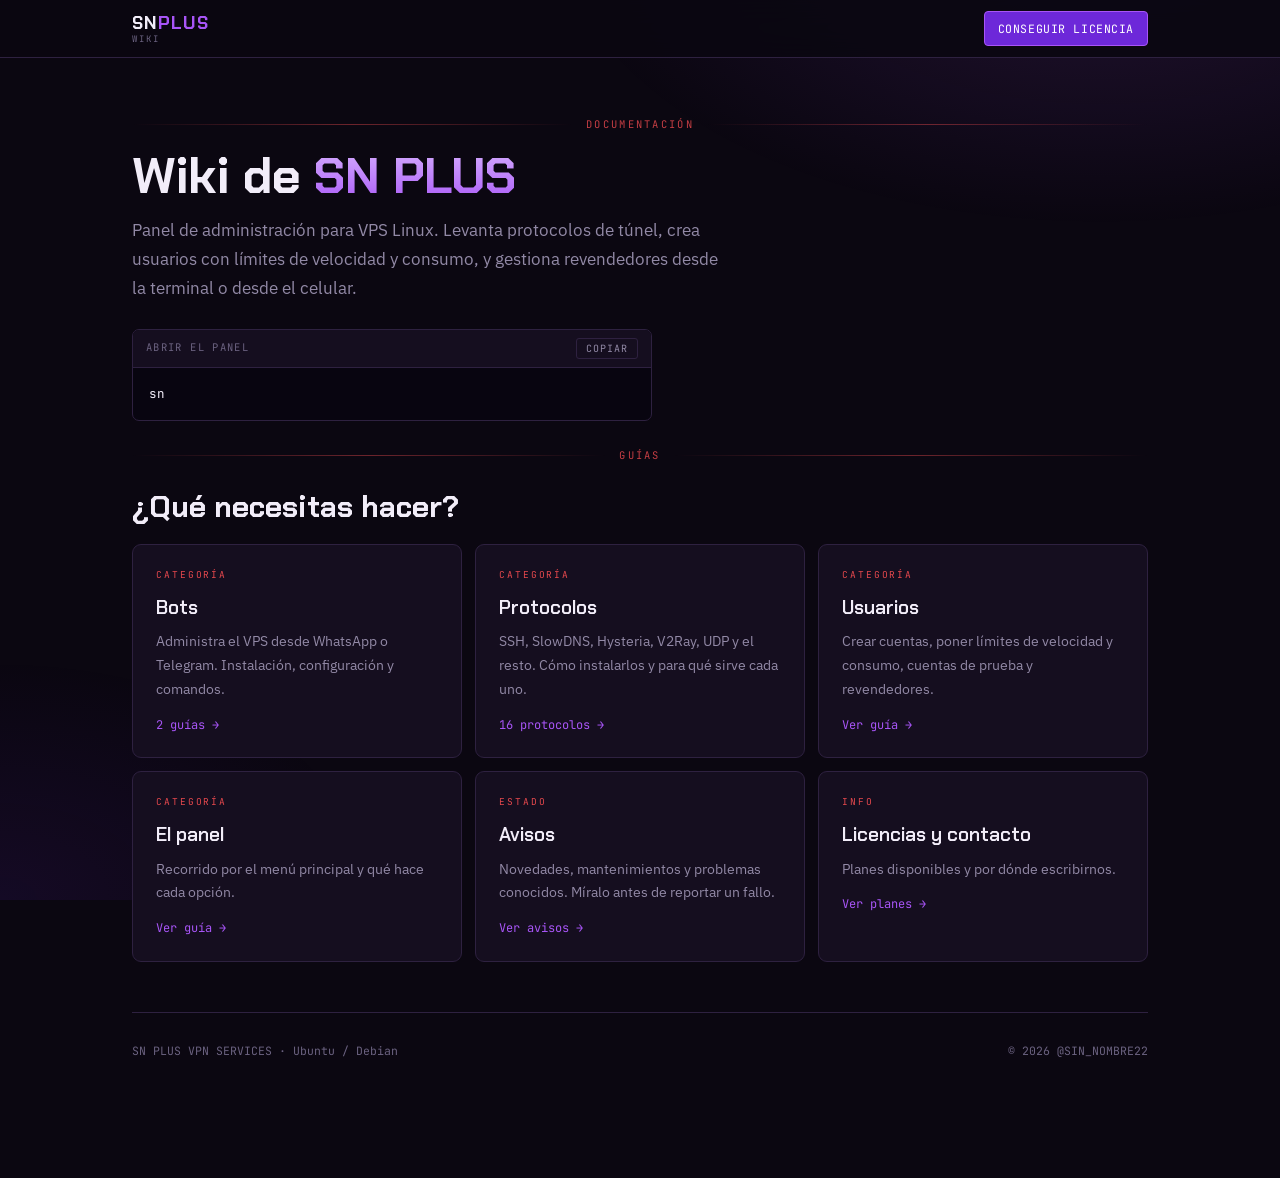
==== index.html @ 51cdb6d8 "Update SinNombre PLUS v4.3 - Public Release [Binarios + Web]" ====
<!DOCTYPE html>
<html lang="es">
<head>
<meta charset="UTF-8">
<meta name="viewport" content="width=device-width, initial-scale=1.0">
<title>SN PLUS — Wiki</title>
<meta name="description" content="Guías de SN PLUS: bots de WhatsApp y Telegram, protocolos, usuarios y panel.">
<meta property="og:title" content="SN PLUS — Wiki">
<meta property="og:description" content="Guías paso a paso del panel SN PLUS.">
<meta property="og:type" content="website">
<link rel="preconnect" href="https://fonts.googleapis.com">
<link rel="preconnect" href="https://fonts.gstatic.com" crossorigin>
<link href="https://fonts.googleapis.com/css2?family=Chakra+Petch:wght@600;700&family=IBM+Plex+Sans:wght@400;500;600&family=JetBrains+Mono:wght@400;500;700&display=swap" rel="stylesheet">
<style>
:root{
  --void:#0B0711; --panel:#150E1F; --panel-2:#1D1429; --edge:#2E2140;
  --violet:#A855F7; --violet-hi:#D8B4FE; --violet-dim:#6D28D9;
  --red:#E5484D; --yellow:#F5C518; --cyan:#22D3EE; --green:#3DD68C;
  --ink:#F2EDF9; --ash:#9289A6; --ash-2:#6B6280;
  --display:'Chakra Petch',system-ui,sans-serif;
  --body:'IBM Plex Sans',system-ui,sans-serif;
  --mono:'JetBrains Mono',ui-monospace,monospace;
  --bar:58px;
}
*{box-sizing:border-box;margin:0;padding:0}
body{
  background:var(--void);color:var(--ink);font-family:var(--body);
  font-size:16px;line-height:1.7;-webkit-font-smoothing:antialiased;overflow-x:hidden;
}
body::before{
  content:'';position:fixed;inset:0;pointer-events:none;z-index:0;
  background:radial-gradient(880px 480px at 86% -8%,rgba(168,85,247,.15),transparent 62%),
             radial-gradient(640px 400px at 0% 100%,rgba(109,40,217,.10),transparent 60%);
}
a{color:var(--violet-hi);text-decoration:none}
a:hover{text-decoration:underline}
:focus-visible{outline:2px solid var(--yellow);outline-offset:3px;border-radius:4px}

/* ═══ BARRA ═══ */
.top{position:sticky;top:0;z-index:60;height:var(--bar);
  background:rgba(11,7,17,.9);backdrop-filter:blur(14px);border-bottom:1px solid var(--edge)}
.top-in{max-width:1060px;margin:0 auto;padding:0 22px;height:100%;
  display:flex;align-items:center;justify-content:space-between;gap:16px}
.brand{font-family:var(--display);font-weight:700;font-size:18px;letter-spacing:.06em;
  line-height:1.15;color:var(--ink)}
.brand:hover{text-decoration:none}
.brand em{font-style:normal;color:var(--violet)}
.brand small{display:block;font-family:var(--mono);font-size:9px;letter-spacing:.24em;
  color:var(--ash-2);font-weight:400}
.tl{font-family:var(--mono);font-size:11.5px;letter-spacing:.05em;padding:7px 13px;
  border:1px solid var(--violet);border-radius:4px;background:var(--violet-dim);color:#fff;transition:all .18s}
.tl:hover{background:var(--violet);text-decoration:none}

.wrap{max-width:1060px;margin:0 auto;padding:0 22px;position:relative;z-index:1}

/* ═══ MIGAS ═══ */
.crumb{display:flex;align-items:center;gap:9px;flex-wrap:wrap;
  font-family:var(--mono);font-size:11.5px;letter-spacing:.06em;
  color:var(--ash-2);padding:22px 0 0}
.crumb a{color:var(--ash)}
.crumb .sep{color:var(--red);opacity:.6}
.crumb .now{color:var(--violet-hi)}

/* ═══ VISTAS ═══ */
.view{display:none;padding:10px 0 90px}
.view.on{display:block;animation:fade .3s ease}
@keyframes fade{from{opacity:0;transform:translateY(9px)}to{opacity:1;transform:none}}

.rule{display:flex;align-items:center;gap:13px;font-family:var(--mono);
  font-size:10.5px;letter-spacing:.22em;color:var(--red);margin:26px 0 0}
.rule::before,.rule::after{content:'';height:1px;flex:1;
  background:linear-gradient(90deg,transparent,var(--red),transparent);opacity:.45}
.rule span{white-space:nowrap;opacity:.85}

h1{font-family:var(--display);font-weight:700;font-size:clamp(32px,5.2vw,50px);
  line-height:1.04;letter-spacing:-.01em;margin:16px 0 14px}
h1 .glow{background:linear-gradient(180deg,var(--violet-hi),var(--violet));
  -webkit-background-clip:text;background-clip:text;color:transparent}
h2{font-family:var(--display);font-weight:700;font-size:clamp(22px,3.2vw,30px);margin:38px 0 12px}
h3{font-family:var(--display);font-weight:600;font-size:18px;margin:28px 0 9px}
p{color:var(--ash);margin-bottom:14px;max-width:70ch}
p strong,li strong{color:var(--ink);font-weight:600}
.lead{font-size:17px;max-width:60ch;margin-bottom:26px}

ul{margin:0 0 16px;padding:0;list-style:none;max-width:70ch}
li{color:var(--ash);margin-bottom:8px;padding-left:22px;position:relative}
li::before{content:'▸';position:absolute;left:2px;color:var(--violet)}

code{font-family:var(--mono);font-size:.885em;color:var(--yellow);
  background:rgba(245,197,24,.08);padding:2px 6px;border-radius:3px}

/* ═══ TARJETAS DE NAVEGACIÓN ═══ */
.cards{display:grid;grid-template-columns:repeat(auto-fill,minmax(268px,1fr));gap:13px;margin-bottom:8px}
.card{display:block;background:var(--panel);border:1px solid var(--edge);border-radius:9px;
  padding:22px 23px;color:var(--ink);transition:all .2s}
.card:hover{border-color:var(--violet);background:var(--panel-2);
  transform:translateY(-2px);text-decoration:none}
.card .k{font-family:var(--mono);font-size:9.5px;letter-spacing:.2em;color:var(--red);display:block;margin-bottom:9px}
.card h3{font-family:var(--display);font-size:19px;font-weight:600;margin:0 0 6px}
.card p{font-size:14px;margin:0;color:var(--ash)}
.card .go{font-family:var(--mono);font-size:12px;color:var(--violet);display:block;margin-top:13px}
.card.wa:hover{border-color:var(--green)}
.card.wa .k{color:var(--green)}
.card.tg:hover{border-color:var(--cyan)}
.card.tg .k{color:var(--cyan)}

/* ═══ BLOQUE TERMINAL ═══ */
.blk{background:#080510;border:1px solid var(--edge);border-radius:7px;margin:0 0 18px;overflow:hidden}
.blk-h{display:flex;align-items:center;justify-content:space-between;gap:12px;
  padding:8px 13px;background:var(--panel);border-bottom:1px solid var(--edge);
  font-family:var(--mono);font-size:10.5px;letter-spacing:.13em;color:var(--ash-2)}
.cp{background:transparent;border:1px solid var(--edge);color:var(--ash);
  font-family:var(--mono);font-size:10px;letter-spacing:.1em;padding:3px 9px;
  border-radius:3px;cursor:pointer;transition:all .16s}
.cp:hover,.cp.ok{color:var(--green);border-color:var(--green)}
.blk pre{font-family:var(--mono);font-size:12.5px;line-height:1.8;
  padding:15px 16px;overflow-x:auto;color:var(--ink);white-space:pre}
.blk .c{color:var(--cyan)} .blk .y{color:var(--yellow)}
.blk .r{color:var(--red)}  .blk .g{color:var(--green)}
.blk .d{color:var(--ash-2)} .blk .w{color:#fff;font-weight:700}

/* ═══ CALLOUTS ═══ */
.box{padding:16px 20px;border-radius:7px;margin:0 0 18px;background:var(--panel);
  border:1px solid var(--edge);font-size:14.5px;color:var(--ash);max-width:74ch}
.box strong{color:var(--ink)}
.box .t{font-family:var(--display);font-size:14px;font-weight:600;display:block;margin-bottom:5px}
.box.tip{border-left:3px solid var(--cyan)} .box.tip .t{color:var(--cyan)}
.box.warn{border-left:3px solid var(--yellow);background:rgba(245,197,24,.045)} .box.warn .t{color:var(--yellow)}
.box.stop{border-left:3px solid var(--red);background:rgba(229,72,77,.045)} .box.stop .t{color:var(--red)}

/* ═══ PASOS ═══ */
.steps{border:1px solid var(--edge);border-radius:8px;overflow:hidden;margin-bottom:20px}
.stp{display:grid;grid-template-columns:54px 1fr;gap:16px;padding:19px 21px;
  background:var(--panel);border-bottom:1px solid var(--edge)}
.stp:last-child{border-bottom:none}
.stp-n{font-family:var(--mono);font-size:14px;font-weight:700;color:var(--red)}
.stp-n i{font-style:normal;color:var(--yellow)}
.stp h4{font-family:var(--display);font-size:16.5px;font-weight:600;margin-bottom:5px}
.stp p{font-size:14px;margin-bottom:9px}
.stp p:last-child,.stp .blk:last-child{margin-bottom:0}
@media(max-width:560px){.stp{grid-template-columns:36px 1fr;gap:11px;padding:16px}}

/* ═══ TABLA ═══ */
.tbl{border:1px solid var(--edge);border-radius:8px;overflow:hidden;background:var(--panel);margin-bottom:18px}
.tr{display:grid;grid-template-columns:172px 1fr 96px;gap:16px;padding:12px 19px;
  border-bottom:1px solid var(--edge);align-items:center}
.tr:last-child{border-bottom:none}
.tr.h{background:var(--panel-2);font-family:var(--mono);font-size:10px;letter-spacing:.17em;color:var(--ash-2)}
.tr code{font-size:13px} .tr p{font-size:13.5px;margin:0}
.role{font-family:var(--mono);font-size:9.5px;letter-spacing:.1em;padding:3px 8px;
  border-radius:3px;justify-self:start;white-space:nowrap}
.role.all{background:rgba(34,211,238,.11);color:var(--cyan)}
.role.adm{background:rgba(245,197,24,.11);color:var(--yellow)}
@media(max-width:720px){.tr{grid-template-columns:1fr;gap:5px;padding:14px 16px}.tr.h{display:none}}

/* ═══ AVISOS ═══ */
.avisos{display:grid;gap:11px}
.av{display:grid;grid-template-columns:92px 1fr;gap:18px;background:var(--panel);
  border:1px solid var(--edge);border-radius:7px;padding:17px 20px}
.av-d{font-family:var(--mono);font-size:11px;color:var(--ash-2);letter-spacing:.06em;padding-top:3px}
.av h4{font-family:var(--display);font-size:16px;font-weight:600;margin-bottom:4px}
.av p{font-size:14px;margin:0}
.av.new{border-color:rgba(61,214,140,.32)} .av.new h4{color:var(--green)}
.av.hot{border-color:rgba(245,197,24,.34)} .av.hot h4{color:var(--yellow)}
@media(max-width:560px){.av{grid-template-columns:1fr;gap:5px}}

/* ═══ PROTOCOLOS ═══ */
.protos{display:grid;grid-template-columns:repeat(auto-fill,minmax(246px,1fr));gap:11px}
.proto{background:var(--panel);border:1px solid var(--edge);border-radius:7px;padding:16px 18px}
.proto-t{display:flex;align-items:baseline;justify-content:space-between;gap:9px;margin-bottom:6px}
.proto h4{font-family:var(--mono);font-size:14px;font-weight:700;color:var(--ink)}
.tag{font-family:var(--mono);font-size:9px;letter-spacing:.13em;padding:3px 7px;
  border-radius:3px;border:1px solid var(--edge);color:var(--ash-2)}
.proto p{font-size:13.5px;line-height:1.55;margin:0}
a.proto{color:var(--ink);transition:all .18s;display:block}
a.proto:hover{border-color:var(--violet);background:var(--panel-2);text-decoration:none}
a.proto .more{font-family:var(--mono);font-size:11px;color:var(--violet);display:block;margin-top:9px}

/* ═══ ROLES / PLANES / LINKS ═══ */
.roles{display:grid;grid-template-columns:repeat(auto-fit,minmax(224px,1fr));gap:12px;margin-bottom:18px}
.rl{background:var(--panel);border:1px solid var(--edge);border-radius:7px;padding:18px 20px}
.rl h4{font-family:var(--display);font-size:15.5px;font-weight:600;margin-bottom:7px}
.rl.a h4{color:var(--yellow)} .rl.b h4{color:var(--cyan)} .rl.c h4{color:var(--ash)}
.rl p{font-size:13.5px;margin:0}

.plans{display:grid;grid-template-columns:repeat(auto-fill,minmax(146px,1fr));gap:10px;margin-bottom:14px}
.plan{background:var(--panel);border:1px solid var(--edge);border-radius:7px;padding:16px 13px;text-align:center}
.plan.best{border-color:var(--violet);background:linear-gradient(180deg,rgba(168,85,247,.09),var(--panel))}
.plan .n{font-family:var(--mono);font-size:10px;letter-spacing:.15em;color:var(--ash-2);margin-bottom:6px}
.plan .v{font-family:var(--display);font-size:22px;font-weight:700;color:var(--ink)}
.plan .dd{font-family:var(--mono);font-size:11.5px;color:var(--violet-hi);margin-top:4px}

.links{display:grid;grid-template-columns:repeat(auto-fill,minmax(224px,1fr));gap:11px}
.lnk{display:flex;align-items:center;justify-content:space-between;gap:12px;background:var(--panel);
  border:1px solid var(--edge);border-radius:7px;padding:16px 19px;color:var(--ink);transition:all .18s}
.lnk:hover{border-color:var(--violet);background:var(--panel-2);text-decoration:none}
.lnk .l{font-family:var(--mono);font-size:9.5px;letter-spacing:.16em;color:var(--ash-2);display:block;margin-bottom:3px}
.lnk .v{font-size:14.5px;font-weight:600}
.lnk .ar{color:var(--violet);font-family:var(--mono)}

.next{display:flex;gap:11px;flex-wrap:wrap;margin-top:34px;padding-top:24px;border-top:1px solid var(--edge)}
.nx{font-family:var(--mono);font-size:12px;padding:10px 17px;border:1px solid var(--edge);
  border-radius:5px;color:var(--ash);transition:all .18s}
.nx:hover{color:var(--ink);border-color:var(--violet);text-decoration:none}

footer{border-top:1px solid var(--edge);padding:28px 0;font-family:var(--mono);
  font-size:11.5px;color:var(--ash-2);display:flex;flex-wrap:wrap;gap:12px;justify-content:space-between}

@media(prefers-reduced-motion:reduce){*{animation:none!important;transition:none!important}}
</style>
</head>
<body>

<header class="top">
  <div class="top-in">
    <a class="brand" href="#/">SN<em>PLUS</em><small>WIKI</small></a>
    <a class="tl" href="https://wa.me/5215629885039" target="_blank" rel="noopener">CONSEGUIR LICENCIA</a>
  </div>
</header>

<div class="wrap">
  <nav class="crumb" id="crumb" aria-label="Ruta"></nav>

  <!-- ═══════════════════════════════════════════════════
       PORTADA
       ═══════════════════════════════════════════════════ -->
  <section class="view" id="v-home" data-title="Inicio">
    <div class="rule"><span>DOCUMENTACIÓN</span></div>
    <h1>Wiki de <span class="glow">SN PLUS</span></h1>
    <p class="lead">
      Panel de administración para VPS Linux. Levanta protocolos de túnel,
      crea usuarios con límites de velocidad y consumo, y gestiona revendedores
      desde la terminal o desde el celular.
    </p>

    <div class="blk" style="max-width:520px">
      <div class="blk-h"><span>ABRIR EL PANEL</span><button class="cp">COPIAR</button></div>
      <pre>sn</pre>
    </div>

    <div class="rule"><span>GUÍAS</span></div>
    <h2 style="margin-top:16px">¿Qué necesitas hacer?</h2>

    <div class="cards">
      <a class="card" href="#/bots">
        <span class="k">CATEGORÍA</span>
        <h3>Bots</h3>
        <p>Administra el VPS desde WhatsApp o Telegram. Instalación, configuración y comandos.</p>
        <span class="go">2 guías →</span>
      </a>
      <a class="card" href="#/protocolos">
        <span class="k">CATEGORÍA</span>
        <h3>Protocolos</h3>
        <p>SSH, SlowDNS, Hysteria, V2Ray, UDP y el resto. Cómo instalarlos y para qué sirve cada uno.</p>
        <span class="go">16 protocolos →</span>
      </a>
      <a class="card" href="#/usuarios">
        <span class="k">CATEGORÍA</span>
        <h3>Usuarios</h3>
        <p>Crear cuentas, poner límites de velocidad y consumo, cuentas de prueba y revendedores.</p>
        <span class="go">Ver guía →</span>
      </a>
      <a class="card" href="#/panel">
        <span class="k">CATEGORÍA</span>
        <h3>El panel</h3>
        <p>Recorrido por el menú principal y qué hace cada opción.</p>
        <span class="go">Ver guía →</span>
      </a>
      <a class="card" href="#/avisos">
        <span class="k">ESTADO</span>
        <h3>Avisos</h3>
        <p>Novedades, mantenimientos y problemas conocidos. Míralo antes de reportar un fallo.</p>
        <span class="go">Ver avisos →</span>
      </a>
      <a class="card" href="#/licencias">
        <span class="k">INFO</span>
        <h3>Licencias y contacto</h3>
        <p>Planes disponibles y por dónde escribirnos.</p>
        <span class="go">Ver planes →</span>
      </a>
    </div>

    <footer style="margin-top:50px">
      <div>SN PLUS VPN SERVICES · Ubuntu / Debian</div>
      <div>© 2026 @SIN_NOMBRE22</div>
    </footer>
  </section>

  <!-- ═══════════════════════════════════════════════════
       CATEGORÍA · BOTS
       ═══════════════════════════════════════════════════ -->
  <section class="view" id="v-bots" data-title="Bots" data-parent="#/">
    <div class="rule"><span>CATEGORÍA</span></div>
    <h1>Bots</h1>
    <p class="lead">
      Los dos bots comparten la misma base de datos que el panel. Lo que creas
      por WhatsApp lo ves en Telegram y en el VPS.
    </p>

    <div class="cards">
      <a class="card wa" href="#/bots/whatsapp">
        <span class="k">GUÍA COMPLETA</span>
        <h3>Bot de WhatsApp</h3>
        <p>Menú numerado y comandos de texto. Se vincula con QR o con código de 8 dígitos.</p>
        <span class="go">Instalar, configurar y usar →</span>
      </a>
      <a class="card tg" href="#/bots/telegram">
        <span class="k">GUÍA COMPLETA</span>
        <h3>Bot de Telegram</h3>
        <p>Menú con botones. Necesitas crear tu bot con BotFather, se hace una vez.</p>
        <span class="go">Instalar, configurar y usar →</span>
      </a>
    </div>

    <h2>¿Cuál elijo?</h2>
    <p>
      Los dos hacen lo mismo. Telegram es más cómodo porque tiene botones y no
      tienes que escribir comandos. WhatsApp es más práctico si tus clientes ya
      te escriben ahí y quieres todo en una sola app.
    </p>
    <p>
      No tienes que elegir: puedes tener los dos corriendo a la vez sobre el
      mismo servidor.
    </p>

    <div class="box tip">
      <span class="t">Dónde están en el panel</span>
      Escribe <code>sn</code>, entra a <strong>BOTS</strong> y ahí verás los dos con su
      estado en vivo — si están activos y si tienen sesión.
    </div>
  </section>

  <!-- ═══════════════════════════════════════════════════
       GUÍA · BOT WHATSAPP
       ═══════════════════════════════════════════════════ -->
  <section class="view" id="v-bots-whatsapp" data-title="Bot de WhatsApp" data-parent="#/bots">
    <div class="rule"><span>GUÍA · BOTS</span></div>
    <h1>Bot de WhatsApp</h1>
    <p class="lead">
      De cero a bot corriendo. Unos 10 minutos, y casi todo es esperar a que descargue.
    </p>

    <div class="box warn">
      <span class="t">Usa un número secundario</span>
      WhatsApp no autoriza clientes no oficiales. Aunque el bot no envía spam, la
      cuenta queda vinculada a un dispositivo automatizado. No uses tu número personal.
    </div>

    <h2>Instalar</h2>
    <div class="steps">
      <div class="stp">
        <div class="stp-n">[<i>1</i>]</div>
        <div>
          <h4>Abre el panel</h4>
          <p>Conéctate al VPS como root:</p>
          <div class="blk">
            <div class="blk-h"><span>TERMINAL</span><button class="cp">COPIAR</button></div>
            <pre>sn</pre>
          </div>
        </div>
      </div>
      <div class="stp">
        <div class="stp-n">[<i>2</i>]</div>
        <div>
          <h4>BOTS → BOT WHATSAPP</h4>
          <p>Verás el estado <strong>NO INSTALADO</strong> y una sola opción disponible.</p>
        </div>
      </div>
      <div class="stp">
        <div class="stp-n">[<i>3</i>]</div>
        <div>
          <h4>Instalar bot de WhatsApp</h4>
          <p>Opción <code>1</code>. Instala Node.js, las dependencias del sistema y el motor. La primera vez tarda varios minutos — no lo interrumpas.</p>
        </div>
      </div>
    </div>

    <h2>Configurar</h2>
    <div class="steps">
      <div class="stp">
        <div class="stp-n">[<i>4</i>]</div>
        <div>
          <h4>Número administrador</h4>
          <p>Opción <code>1</code> → <strong>AGREGAR NÚMERO ADMIN</strong>. Con código de país y solo dígitos:</p>
          <div class="blk">
            <div class="blk-h"><span>FORMATO</span></div>
            <pre><span class="d">Correcto   →</span> <span class="g">521234567890</span>
<span class="d">Incorrecto →</span> <span class="r">+52 123 456 7890</span></pre>
          </div>
          <p>Puedes agregar varios. Todos reciben las alertas del bot.</p>
        </div>
      </div>
      <div class="stp">
        <div class="stp-n">[<i>5</i>]</div>
        <div>
          <h4>Prefijo de comandos (opcional)</h4>
          <p>Opción <code>2</code>. Define cuál se muestra en las ayudas. Los cuatro — <code>.</code> <code>/</code> <code>!</code> <code>#</code> — funcionan siempre.</p>
        </div>
      </div>
      <div class="stp">
        <div class="stp-n">[<i>6</i>]</div>
        <div>
          <h4>Vincular la sesión</h4>
          <p><strong>Opción 3 — QR:</strong> se dibuja en la terminal. En el teléfono del bot: WhatsApp → Dispositivos vinculados → Vincular dispositivo.</p>
          <p><strong>Opción 4 — Código:</strong> te pide el número del bot y devuelve un código de 8 dígitos. En el teléfono: Vincular con número de teléfono.</p>
        </div>
      </div>
      <div class="stp">
        <div class="stp-n">[<i>7</i>]</div>
        <div>
          <h4>Espera a que diga CONECTADO</h4>
          <p>Tras vincular, WhatsApp cierra la conexión una vez a propósito y el bot se reconecta solo para terminar el registro. Es normal.</p>
          <div class="blk">
            <div class="blk-h"><span>SALIDA ESPERADA</span></div>
            <pre>    Version WA Web: 2.3000.1044015310
    CODIGO DE VINCULACION: <span class="y">ABCD-EFGH</span>
    Reiniciando socket para completar el registro...
    <span class="g">CONECTADO.</span> Numero del bot: 521234567890
    Vinculacion completada correctamente.</pre>
          </div>
        </div>
      </div>
      <div class="stp">
        <div class="stp-n">[<i>8</i>]</div>
        <div>
          <h4>Iniciar</h4>
          <p>Opción <code>6</code>. Queda como servicio: arranca solo con el VPS y se reinicia si falla.</p>
        </div>
      </div>
    </div>

    <div class="box tip">
      <span class="t">No cierres la pantalla durante la vinculación</span>
      Si sales antes del mensaje <strong>CONECTADO</strong>, las credenciales quedan a
      medias. El panel lo detecta y limpia solo en el siguiente intento, pero perderás
      ese código.
    </div>

    <h2>Usar</h2>
    <p>
      Escríbele <code>.menu</code> desde tu número. Responde con el número de la opción,
      o usa comandos directos. Si le mandas cualquier otra cosa, el bot no contesta —
      así puedes usar el número para chatear normal.
    </p>

    <div class="tbl">
      <div class="tr h"><div>COMANDO</div><div>QUÉ HACE</div><div>QUIÉN</div></div>
      <div class="tr"><code>.menu</code><p>Abre el menú principal</p><span class="role all">TODOS</span></div>
      <div class="tr"><code>.comandos</code><p>Muestra la lista completa de comandos</p><span class="role all">TODOS</span></div>
      <div class="tr"><code>.crear</code><p>Crear un usuario SSH paso a paso</p><span class="role all">TODOS</span></div>
      <div class="tr"><code>.eliminar</code><p>Eliminar un usuario</p><span class="role all">TODOS</span></div>
      <div class="tr"><code>.online</code><p>Ver quién está conectado ahora mismo</p><span class="role all">TODOS</span></div>
      <div class="tr"><code>.usuarios</code><p>Datos de todos tus usuarios</p><span class="role all">TODOS</span></div>
      <div class="tr"><code>.pass</code><p>Cambiar la contraseña de un usuario</p><span class="role all">TODOS</span></div>
      <div class="tr"><code>.limite</code><p>Cambiar el límite de conexiones</p><span class="role all">TODOS</span></div>
      <div class="tr"><code>.fecha</code><p>Cambiar la fecha de vencimiento</p><span class="role all">TODOS</span></div>
      <div class="tr"><code>.expirados</code><p>Eliminar los usuarios vencidos</p><span class="role all">TODOS</span></div>
      <div class="tr"><code>.prueba</code><p>Crear una cuenta de prueba por horas</p><span class="role all">TODOS</span></div>
      <div class="tr"><code>.info</code><p>Información del VPS: RAM, CPU, disco, uptime</p><span class="role all">TODOS</span></div>
      <div class="tr"><code>.backup</code><p>Backup del sistema enviado al chat</p><span class="role adm">ADMIN</span></div>
      <div class="tr"><code>.optimizar</code><p>Limpiar caché del servidor</p><span class="role adm">ADMIN</span></div>
      <div class="tr"><code>.speed</code><p>Test de velocidad del VPS</p><span class="role adm">ADMIN</span></div>
      <div class="tr"><code>.revendas</code><p>Agregar, listar y eliminar revendedores</p><span class="role adm">ADMIN</span></div>
      <div class="tr"><code>.cancelar</code><p>Cancela la operación que tengas abierta</p><span class="role all">TODOS</span></div>
    </div>

    <div class="box tip">
      <span class="t">Atajos</span>
      Varios comandos aceptan el dato en la misma línea y se saltan el primer paso:
      <code>.eliminar pedro</code>, <code>.pass pedro</code>, <code>.prueba 2</code>.
      <br><br>
      <strong>Dentro de un flujo</strong> los comandos globales solo funcionan con prefijo,
      así puedes escribir <code>0</code> como «sin límite» sin cancelar la operación.
    </div>

    <h3>Chat contigo mismo</h3>
    <p>
      Si el número del bot es también tu número admin, puedes usar «Mensajes contigo
      mismo» como consola. El bot responde ahí y no se responde a sí mismo.
    </p>

    <h2>Si algo falla</h2>

    <h3>El bot no me responde</h3>
    <p>
      WhatsApp identifica a los usuarios con un <strong>LID</strong>, un número interno
      distinto al teléfono. El bot aprende la equivalencia solo, pero si te contesta
      <em>ACCESO DENEGADO</em>, la alerta que llega al admin trae la lista de ids
      detectados: agrega cualquiera como número admin desde el panel.
    </p>

    <h3>Error 405 al vincular</h3>
    <p>
      WhatsApp rechaza la conexión antes de autenticar. No tiene que ver con tu número.
      Dos causas:
    </p>
    <ul>
      <li><strong>Versión de WhatsApp Web desactualizada.</strong> El bot la consulta solo, pero puedes fijarla escribiéndola en <code>/etc/SNPLUS/wa_version</code>.</li>
      <li><strong>IP del VPS bloqueada.</strong> WhatsApp rechaza rangos de datacenter. Se resuelve con un proxy: instala <code>https-proxy-agent</code> en <code>/etc/SNPLUS/wa</code> y pon la URL en <code>/etc/SNPLUS/wa_proxy</code>.</li>
    </ul>

    <h3>Error 401 al vincular</h3>
    <p>
      Credenciales a medias de un intento anterior. El panel las borra solo antes de
      cada vinculación, pero si aparece, entra otra vez a vincular y arrancará limpio.
    </p>

    <h3>Comprobaciones rápidas</h3>
    <ul>
      <li>Opción <code>9</code> del panel: servicio ACTIVO y sesión VINCULADA.</li>
      <li>Opción <code>10</code>: los últimos errores del log.</li>
      <li>Opción <code>7</code>: reiniciar.</li>
    </ul>

    <div class="next">
      <a class="nx" href="#/bots/telegram">Bot de Telegram →</a>
      <a class="nx" href="#/usuarios">Crear usuarios →</a>
      <a class="nx" href="#/bots">← Volver a Bots</a>
    </div>
  </section>

  <!-- ═══════════════════════════════════════════════════
       GUÍA · BOT TELEGRAM
       ═══════════════════════════════════════════════════ -->
  <section class="view" id="v-bots-telegram" data-title="Bot de Telegram" data-parent="#/bots">
    <div class="rule"><span>GUÍA · BOTS</span></div>
    <h1>Bot de Telegram</h1>
    <p class="lead">
      Necesitas crear tu propio bot en Telegram. Se hace una sola vez y es gratis.
    </p>

    <h2>Crear el bot en Telegram</h2>
    <div class="steps">
      <div class="stp">
        <div class="stp-n">[<i>1</i>]</div>
        <div>
          <h4>Habla con BotFather</h4>
          <p>Busca <strong>@BotFather</strong> en Telegram y envía <code>/newbot</code>.</p>
          <p>Te pedirá un nombre (por ejemplo <em>Mi Panel VPS</em>) y un usuario, que debe terminar en <code>bot</code> — por ejemplo <code>mipanel_bot</code>.</p>
        </div>
      </div>
      <div class="stp">
        <div class="stp-n">[<i>2</i>]</div>
        <div>
          <h4>Guarda el TOKEN</h4>
          <p>BotFather devuelve una cadena larga. Ese es el token: cópialo y no lo compartas, es la contraseña de tu bot.</p>
        </div>
      </div>
      <div class="stp">
        <div class="stp-n">[<i>3</i>]</div>
        <div>
          <h4>Obtén tu ID</h4>
          <p>Busca <strong>@userinfobot</strong>, mándale cualquier mensaje y te responde con tu ID numérico. Es <em>tu</em> ID, no el del bot.</p>
        </div>
      </div>
    </div>

    <h2>Instalar en el servidor</h2>
    <div class="steps">
      <div class="stp">
        <div class="stp-n">[<i>4</i>]</div>
        <div>
          <h4>Abre el panel</h4>
          <div class="blk">
            <div class="blk-h"><span>TERMINAL</span><button class="cp">COPIAR</button></div>
            <pre>sn</pre>
          </div>
        </div>
      </div>
      <div class="stp">
        <div class="stp-n">[<i>5</i>]</div>
        <div>
          <h4>BOTS → BOT TELEGRAM → INICIAR BOT</h4>
          <p>La primera vez te pide el <strong>token</strong> y tu <strong>ID</strong>. Pégalos cuando los solicite.</p>
        </div>
      </div>
      <div class="stp">
        <div class="stp-n">[<i>6</i>]</div>
        <div>
          <h4>Listo</h4>
          <p>Queda instalado como servicio: arranca solo cuando el servidor reinicia y se recupera si falla.</p>
        </div>
      </div>
    </div>

    <h2>Usar</h2>
    <p>Abre el bot en Telegram y envía <code>/menu</code>. A partir de ahí es todo con botones.</p>

    <div class="tbl">
      <div class="tr h"><div>COMANDO</div><div>QUÉ HACE</div><div>QUIÉN</div></div>
      <div class="tr"><code>/menu</code><p>Abre el panel principal con todos los botones</p><span class="role all">TODOS</span></div>
      <div class="tr"><code>/info</code><p>Información del servidor: IP, RAM, CPU, disco</p><span class="role all">TODOS</span></div>
      <div class="tr"><code>/ayuda</code><p>Lista de comandos y funciones disponibles</p><span class="role all">TODOS</span></div>
    </div>

    <h3>Qué trae</h3>
    <ul>
      <li>Los usuarios de Telegram (<code>@usuario</code>) son tocables y llevan al perfil.</li>
      <li>Los datos de conexión se copian con un toque desde el chat.</li>
      <li>Alerta al administrador cuando alguien sin permiso intenta usarlo.</li>
      <li>Los mensajes largos se dividen solos, sin cortarse.</li>
    </ul>

    <div class="box tip">
      <span class="t">Si deja de responder</span>
      <strong>BOTS → BOT TELEGRAM → REINICIAR BOT</strong>. Si sigue igual, usa
      <strong>RECONFIGURAR</strong> para volver a ingresar el token y el ID.
    </div>

    <div class="next">
      <a class="nx" href="#/bots/whatsapp">Bot de WhatsApp →</a>
      <a class="nx" href="#/usuarios">Crear usuarios →</a>
      <a class="nx" href="#/bots">← Volver a Bots</a>
    </div>
  </section>

  <!-- ═══════════════════════════════════════════════════
       CATEGORÍA · PROTOCOLOS
       ═══════════════════════════════════════════════════ -->
  <section class="view" id="v-protocolos" data-title="Protocolos" data-parent="#/">
    <div class="rule"><span>CATEGORÍA</span></div>
    <h1>Protocolos</h1>
    <p class="lead">
      Cada protocolo trae su propio instalador dentro del panel. Se activan y
      desactivan cuando quieras, y puedes tener varios a la vez.
    </p>

    <div class="cards">
      <a class="card" href="#/protocolos/instalar">
        <span class="k">EMPIEZA AQUÍ</span>
        <h3>Cómo instalar un protocolo</h3>
        <p>El procedimiento es el mismo para todos. Cinco pasos.</p>
        <span class="go">Ver guía →</span>
      </a>
    </div>

    <h2>Guías detalladas</h2>
    <div class="protos">
      <a class="proto" href="#/protocolos/slowdns">
        <div class="proto-t"><h4>SlowDNS</h4><span class="tag">BYPASS</span></div>
        <p>Túnel por DNS para redes restringidas. Necesita dominio NS.</p>
        <span class="more">Ver guía →</span>
      </a>
      <a class="proto" href="#/protocolos/hysteria">
        <div class="proto-t"><h4>Hysteria</h4><span class="tag">POWER</span></div>
        <p>UDP agresivo para redes inestables. v1 y v2.</p>
        <span class="more">Ver guía →</span>
      </a>
    </div>

    <h2>Todos los protocolos</h2>
    <p>Qué hace cada uno y cuándo conviene usarlo.</p>

    <div class="protos">
      <div class="proto"><div class="proto-t"><h4>SSH</h4><span class="tag">BASE</span></div><p>El túnel de siempre. Es la base: casi todos los demás protocolos transportan una conexión SSH por dentro.</p></div>
      <div class="proto"><div class="proto-t"><h4>Dropbear</h4><span class="tag">LIGERO</span></div><p>Servidor SSH alternativo que consume mucha menos RAM. Útil en VPS pequeños.</p></div>
      <div class="proto"><div class="proto-t"><h4>UDP-Custom</h4><span class="tag">GAMING</span></div><p>Baja latencia sobre UDP. Es el que quieres si tus clientes juegan.</p></div>
      <div class="proto"><div class="proto-t"><h4>ZivVPN</h4><span class="tag">UDP</span></div><p>Otro túnel UDP con rango de puertos configurable. Se sincroniza solo con las contraseñas de tus usuarios.</p></div>
      <div class="proto"><div class="proto-t"><h4>V2Ray / Xray</h4><span class="tag">STEALTH</span></div><p>Cifrado avanzado y difícil de identificar. Para redes que filtran por tipo de tráfico.</p></div>
      <div class="proto"><div class="proto-t"><h4>Shadowsocks</h4><span class="tag">STEALTH</span></div><p>Proxy cifrado ligero. Más simple que V2Ray y suficiente en muchos casos.</p></div>
      <div class="proto"><div class="proto-t"><h4>Websocket</h4><span class="tag">CDN</span></div><p>Envuelve la conexión en tráfico web normal. Pasa por Cloudflare y proxies.</p></div>
      <div class="proto"><div class="proto-t"><h4>Nginx WS</h4><span class="tag">CDN</span></div><p>Lo mismo pero servido por Nginx, con soporte de dominio y rutas.</p></div>
      <div class="proto"><div class="proto-t"><h4>Stunnel</h4><span class="tag">SSL/TLS</span></div><p>Envuelve cualquier puerto TCP en TLS. Se combina bien con SlowDNS.</p></div>
      <div class="proto"><div class="proto-t"><h4>Squid</h4><span class="tag">PROXY</span></div><p>Proxy HTTP clásico, configurable por puertos.</p></div>
      <div class="proto"><div class="proto-t"><h4>SOCKS</h4><span class="tag">PROXY</span></div><p>Proxy SOCKS con path y X-Pass configurables.</p></div>
      <div class="proto"><div class="proto-t"><h4>BadVPN-UDPGW</h4><span class="tag">GAMING</span></div><p>No es un protocolo aparte: habilita el reenvío UDP que necesitan los juegos sobre SSH.</p></div>
      <div class="proto"><div class="proto-t"><h4>HAProxy Mux</h4><span class="tag">ESTABILIDAD</span></div><p>Multiplexa varios protocolos en un mismo puerto. Útil cuando la red solo deja pasar 443.</p></div>
      <div class="proto"><div class="proto-t"><h4>AdBlock</h4><span class="tag">FILTRO</span></div><p>Bloquea publicidad y rastreadores para todos los usuarios del servidor.</p></div>
    </div>

    <div class="box warn">
      <span class="t">Cuidado con el orden de las reglas iptables</span>
      Si instalaste otro panel antes que SN PLUS, puede quedar una regla catch-all en
      PREROUTING que intercepte el tráfico antes de llegar a tus protocolos. Si uno no
      responde pese a estar activo, revisa eso primero.
    </div>
  </section>

  <!-- ─────── GUÍA · INSTALAR PROTOCOLO ─────── -->
  <section class="view" id="v-protocolos-instalar" data-title="Cómo instalar un protocolo" data-parent="#/protocolos">
    <div class="rule"><span>GUÍA · PROTOCOLOS</span></div>
    <h1>Cómo instalar un protocolo</h1>
    <p class="lead">El procedimiento es igual para todos. Cambia solo lo que te pregunte después.</p>

    <div class="steps">
      <div class="stp">
        <div class="stp-n">[<i>1</i>]</div>
        <div>
          <h4>Abre el panel</h4>
          <div class="blk">
            <div class="blk-h"><span>TERMINAL</span><button class="cp">COPIAR</button></div>
            <pre>sn</pre>
          </div>
        </div>
      </div>
      <div class="stp">
        <div class="stp-n">[<i>2</i>]</div>
        <div>
          <h4>Entra a INSTALADORES</h4>
          <p>Arriba verás los <strong>SERVICIOS ACTIVOS</strong> con sus puertos, y abajo la lista de protocolos con su estado <code>[ON]</code> u <code>[OFF]</code>.</p>
        </div>
      </div>
      <div class="stp">
        <div class="stp-n">[<i>3</i>]</div>
        <div>
          <h4>Elige el número del protocolo</h4>
          <p>Cada uno abre su propio administrador. Si no está instalado, la única opción disponible será instalarlo.</p>
        </div>
      </div>
      <div class="stp">
        <div class="stp-n">[<i>4</i>]</div>
        <div>
          <h4>Responde lo que te pida</h4>
          <p>Normalmente son puertos, y en algunos casos un dominio. Si no sabes qué poner, acepta el valor por defecto.</p>
        </div>
      </div>
      <div class="stp">
        <div class="stp-n">[<i>5</i>]</div>
        <div>
          <h4>Verifica que quedó activo</h4>
          <p>Vuelve al menú de INSTALADORES: el protocolo debe mostrar <code>[ON]</code> y su puerto debe aparecer arriba en SERVICIOS ACTIVOS.</p>
        </div>
      </div>
    </div>

    <div class="box tip">
      <span class="t">Después de instalar</span>
      Los usuarios que ya tenías siguen funcionando. Al crear uno nuevo, la tarjeta de
      conexión incluirá automáticamente los datos del protocolo recién instalado.
    </div>

    <div class="next">
      <a class="nx" href="#/protocolos/slowdns">SlowDNS →</a>
      <a class="nx" href="#/protocolos/hysteria">Hysteria →</a>
      <a class="nx" href="#/protocolos">← Volver a Protocolos</a>
    </div>
  </section>

  <!-- ─────── GUÍA · SLOWDNS ─────── -->
  <section class="view" id="v-protocolos-slowdns" data-title="SlowDNS" data-parent="#/protocolos">
    <div class="rule"><span>GUÍA · PROTOCOLOS</span></div>
    <h1>SlowDNS</h1>
    <p class="lead">
      Mete el tráfico dentro de consultas DNS. Es lento, pero pasa en redes donde
      todo lo demás está bloqueado y aún funciona el DNS.
    </p>

    <h2>Qué necesitas antes</h2>
    <ul>
      <li>Un <strong>dominio propio</strong> con acceso a sus DNS.</li>
      <li>Dos registros configurados en tu proveedor de dominio.</li>
    </ul>

    <h3>Los registros DNS</h3>
    <p>En el panel de tu dominio crea:</p>
    <div class="blk">
      <div class="blk-h"><span>REGISTROS</span></div>
      <pre><span class="d">Tipo   Nombre      Valor</span>
<span class="c">A</span>      dns         <span class="y">IP_DE_TU_VPS</span>
<span class="c">NS</span>     ns          <span class="y">dns.tudominio.com</span></pre>
    </div>
    <p>
      El registro <code>NS</code> delega ese subdominio a tu servidor: es lo que hace que
      las consultas lleguen al VPS. Puede tardar en propagar.
    </p>

    <h2>Instalar</h2>
    <div class="steps">
      <div class="stp">
        <div class="stp-n">[<i>1</i>]</div>
        <div>
          <h4>INSTALADORES → SLOWDNS → INSTALAR</h4>
          <p>Descarga el servidor y las llaves.</p>
        </div>
      </div>
      <div class="stp">
        <div class="stp-n">[<i>2</i>]</div>
        <div>
          <h4>Escribe tu dominio NS</h4>
          <p>El que delegaste. En el ejemplo de arriba sería <code>ns.tudominio.com</code>.</p>
        </div>
      </div>
      <div class="stp">
        <div class="stp-n">[<i>3</i>]</div>
        <div>
          <h4>Indica el puerto SSH</h4>
          <p>Al que SlowDNS va a entregar las conexiones. Normalmente el 22.</p>
        </div>
      </div>
      <div class="stp">
        <div class="stp-n">[<i>4</i>]</div>
        <div>
          <h4>Copia la clave pública</h4>
          <p>Opción <strong>VER PUBLIC KEY</strong>. Tus clientes la necesitan junto con el dominio NS para conectarse.</p>
        </div>
      </div>
    </div>

    <div class="box tip">
      <span class="t">Los datos van solos en la tarjeta</span>
      Al crear un usuario, el NS y la KEY aparecen automáticamente en la tarjeta de
      conexión que devuelve el bot. No tienes que mandarlos aparte.
    </div>

    <h2>Problemas comunes</h2>
    <ul>
      <li><strong>El servicio client-sldns aparece inactivo.</strong> Es normal y no afecta: el puerto ya lo tiene SSH.</li>
      <li><strong>No conecta.</strong> Comprueba que el registro NS haya propagado. Puede tardar horas.</li>
      <li><strong>La clave no coincide.</strong> Si reinstalaste, la clave puede haber cambiado. Vuelve a copiarla y pásala a tus clientes.</li>
    </ul>

    <div class="next">
      <a class="nx" href="#/protocolos/hysteria">Hysteria →</a>
      <a class="nx" href="#/protocolos">← Volver a Protocolos</a>
    </div>
  </section>

  <!-- ─────── GUÍA · HYSTERIA ─────── -->
  <section class="view" id="v-protocolos-hysteria" data-title="Hysteria" data-parent="#/protocolos">
    <div class="rule"><span>GUÍA · PROTOCOLOS</span></div>
    <h1>Hysteria</h1>
    <p class="lead">
      Protocolo UDP diseñado para redes malas: con pérdida de paquetes rinde mucho
      mejor que TCP. Ideal para datos móviles inestables.
    </p>

    <h2>v1 o v2</h2>
    <p>
      El panel soporta las dos y puedes tener ambas. <strong>v1</strong> usa autenticación
      por usuario y contraseña, y admite ofuscación. <strong>v2</strong> es más nueva, usa
      QUIC y una contraseña única para el servidor.
    </p>
    <p>
      Si tus clientes ya tienen apps que soportan v2, ve por v2. Si no estás seguro,
      v1 tiene más compatibilidad con apps viejas.
    </p>

    <h2>Instalar</h2>
    <div class="steps">
      <div class="stp">
        <div class="stp-n">[<i>1</i>]</div>
        <div>
          <h4>INSTALADORES → HYSTERIA</h4>
          <p>Elige la versión que quieras instalar.</p>
        </div>
      </div>
      <div class="stp">
        <div class="stp-n">[<i>2</i>]</div>
        <div>
          <h4>Puerto de escucha</h4>
          <p>El puerto UDP principal donde el servidor atiende.</p>
        </div>
      </div>
      <div class="stp">
        <div class="stp-n">[<i>3</i>]</div>
        <div>
          <h4>Rango de puertos</h4>
          <p>Hysteria salta entre puertos para evitar bloqueos. El panel crea la regla de redirección para todo el rango.</p>
        </div>
      </div>
      <div class="stp">
        <div class="stp-n">[<i>4</i>]</div>
        <div>
          <h4>Verifica el estado</h4>
          <p>El administrador de Hysteria tiene diagnóstico: comprueba que el servicio esté activo y que el puerto esté abierto.</p>
        </div>
      </div>
    </div>

    <div class="box warn">
      <span class="t">El firewall importa</span>
      Hysteria necesita el rango completo abierto en UDP, no solo el puerto principal.
      Si tienes otro firewall encima del VPS — el del proveedor, por ejemplo — ábrelo
      también ahí o no entrará tráfico.
    </div>

    <h2>Cómo lo reciben tus clientes</h2>
    <p>
      La tarjeta de conexión incluye el puerto, el rango, la ofuscación si la hay, y
      una URI lista para pegar en la app:
    </p>
    <div class="blk">
      <div class="blk-h"><span>EJEMPLO</span></div>
      <pre><span class="d">v1:</span> hysteria://IP:PUERTO?auth=usuario%3Aclave&amp;...
<span class="d">v2:</span> hysteria2://clave@IP:PUERTO/?insecure=1&amp;sni=IP</pre>
    </div>

    <div class="next">
      <a class="nx" href="#/protocolos/slowdns">SlowDNS →</a>
      <a class="nx" href="#/protocolos">← Volver a Protocolos</a>
    </div>
  </section>

  <!-- ═══════════════════════════════════════════════════
       CATEGORÍA · USUARIOS
       ═══════════════════════════════════════════════════ -->
  <section class="view" id="v-usuarios" data-title="Usuarios" data-parent="#/">
    <div class="rule"><span>GUÍA</span></div>
    <h1>Usuarios</h1>
    <p class="lead">
      Cómo crear cuentas, ponerles límites y organizarlas entre revendedores.
    </p>

    <h2>Crear un usuario</h2>
    <p>
      Desde el panel (<strong>USUARIOS SSH</strong>) o desde cualquiera de los dos bots.
      Los datos que pide son los mismos:
    </p>

    <div class="steps">
      <div class="stp">
        <div class="stp-n">[<i>1</i>]</div>
        <div><h4>Nombre</h4><p>Sin espacios. Es el usuario que va a escribir el cliente.</p></div>
      </div>
      <div class="stp">
        <div class="stp-n">[<i>2</i>]</div>
        <div><h4>Contraseña</h4><p>La que quieras. En el bot de WhatsApp puedes escribir <code>auto</code> para que la genere.</p></div>
      </div>
      <div class="stp">
        <div class="stp-n">[<i>3</i>]</div>
        <div><h4>Límite de conexiones</h4><p>Cuántos dispositivos simultáneos permite. Con 1 impides que compartan la cuenta.</p></div>
      </div>
      <div class="stp">
        <div class="stp-n">[<i>4</i>]</div>
        <div><h4>Días de validez</h4><p>Al vencer, la cuenta deja de funcionar sola. Puedes borrar las vencidas de golpe.</p></div>
      </div>
      <div class="stp">
        <div class="stp-n">[<i>5</i>]</div>
        <div>
          <h4>Límite de velocidad</h4>
          <p>En KB/s. <code>512</code> son 512 KB/s, <code>1024</code> es 1 MB/s. Escribe <code>0</code> para sin límite.</p>
        </div>
      </div>
      <div class="stp">
        <div class="stp-n">[<i>6</i>]</div>
        <div>
          <h4>Límite de consumo</h4>
          <p>En GB. Acepta decimales: <code>1.5</code> son 1.5 GB. <code>0</code> para sin límite.</p>
        </div>
      </div>
    </div>

    <div class="box tip">
      <span class="t">La tarjeta de conexión</span>
      Al terminar recibes todo junto: usuario, contraseña, límites, vencimiento, IP,
      dominio, y los datos de cada protocolo activo con sus URIs. Se lo reenvías tal
      cual al cliente.
    </div>

    <h2>Cuentas de prueba</h2>
    <p>
      Se crean con una duración en horas y se borran solas al vencer. El nombre se
      genera automáticamente. Útil para que alguien pruebe el servicio antes de pagar.
    </p>

    <h2>Revendedores</h2>
    <p>
      Un revendedor gestiona solo sus propios usuarios: no ve ni puede tocar los de
      los demás. Se agregan desde el bot, con su número o su ID según la plataforma,
      y puedes darles acceso limitado en días o ilimitado.
    </p>

    <div class="roles">
      <div class="rl a">
        <h4>Administrador</h4>
        <p>Todo: usuarios, backup, optimizar, test de velocidad y gestión de revendedores.</p>
      </div>
      <div class="rl b">
        <h4>Revendedor</h4>
        <p>Sus propios usuarios: crear, eliminar, ver online, cambiar contraseña, límite y fecha, y crear pruebas.</p>
      </div>
      <div class="rl c">
        <h4>Subrevendedor</h4>
        <p>Acceso básico en el bot de Telegram: crear y eliminar sus usuarios y cambiar datos básicos.</p>
      </div>
    </div>

    <h2>Mantenimiento</h2>
    <ul>
      <li><strong>Ver online:</strong> quién está conectado ahora y cuántas sesiones tiene abiertas.</li>
      <li><strong>Eliminar expirados:</strong> borra de una vez todas las cuentas vencidas.</li>
      <li><strong>Cambiar fecha:</strong> renovar sin recrear la cuenta.</li>
    </ul>

    <div class="next">
      <a class="nx" href="#/bots/whatsapp">Hacerlo desde WhatsApp →</a>
      <a class="nx" href="#/">← Inicio</a>
    </div>
  </section>

  <!-- ═══════════════════════════════════════════════════
       CATEGORÍA · PANEL
       ═══════════════════════════════════════════════════ -->
  <section class="view" id="v-panel" data-title="El panel" data-parent="#/">
    <div class="rule"><span>GUÍA</span></div>
    <h1>El panel</h1>
    <p class="lead">Todo el script vive detrás de un comando de dos letras.</p>

    <div class="blk" style="max-width:520px">
      <div class="blk-h"><span>ABRIR</span><button class="cp">COPIAR</button></div>
      <pre>sn</pre>
    </div>

    <h2>Qué ves al entrar</h2>
    <p>
      Arriba, el estado del servidor: sistema operativo, IP, zona horaria, RAM, disco,
      CPU y el proceso que más consume. Debajo, los <strong>servicios activos</strong> con
      los puertos que está usando cada uno. Y luego el menú.
    </p>

    <h2>El menú principal</h2>
    <div class="blk">
      <div class="blk-h"><span>MENU PRINCIPAL</span></div>
      <pre>  <span class="r">[</span><span class="y">1</span><span class="r">]</span>  <span class="c">USUARIOS SSH</span>       <span class="r">[</span><span class="y">5</span><span class="r">]</span>  <span class="c">BANNER SSH</span>
  <span class="r">[</span><span class="y">2</span><span class="r">]</span>  <span class="c">INSTALADORES</span>       <span class="r">[</span><span class="y">6</span><span class="r">]</span>  <span class="c">ADMINISTRAR PUERTOS</span>
  <span class="r">[</span><span class="y">3</span><span class="r">]</span>  <span class="c">HERRAMIENTAS</span>       <span class="r">[</span><span class="y">7</span><span class="r">]</span>  <span class="c">SPEEDTEST</span>
  <span class="r">[</span><span class="y">4</span><span class="r">]</span>  <span class="c">BOTS</span></pre>
    </div>

    <ul>
      <li><strong>USUARIOS SSH</strong> — crear, eliminar y modificar cuentas.</li>
      <li><strong>INSTALADORES</strong> — todos los protocolos con su estado y su administrador.</li>
      <li><strong>HERRAMIENTAS</strong> — swap, optimizar, escaneo de subdominios, info de IP, zona horaria.</li>
      <li><strong>BOTS</strong> — WhatsApp y Telegram.</li>
      <li><strong>BANNER SSH</strong> — el mensaje que ven tus clientes al conectar.</li>
      <li><strong>ADMINISTRAR PUERTOS</strong> — abrir, cerrar y revisar qué está escuchando.</li>
    </ul>

    <h3>Opciones de sistema</h3>
    <ul>
      <li><code>99</code> reiniciar el VPS</li>
      <li><code>100</code> desinstalar el script</li>
      <li><code>101</code> actualizar el script</li>
      <li><code>102</code> cerrar la sesión SSH</li>
      <li><code>0</code> salir del panel</li>
    </ul>

    <div class="box tip">
      <span class="t">Mantenlo actualizado</span>
      La opción <code>101</code> descarga la última versión. Si algo falla tras una
      actualización del sistema, prueba esto antes de escribirnos.
    </div>

    <div class="next">
      <a class="nx" href="#/protocolos/instalar">Instalar un protocolo →</a>
      <a class="nx" href="#/">← Inicio</a>
    </div>
  </section>

  <!-- ═══════════════════════════════════════════════════
       AVISOS
       Nuevo aviso: copia un bloque .av y ponlo arriba.
       Clases: .new (verde) · .hot (amarillo) · sin clase
       ═══════════════════════════════════════════════════ -->
  <section class="view" id="v-avisos" data-title="Avisos" data-parent="#/">
    <div class="rule"><span>ESTADO</span></div>
    <h1>Avisos</h1>
    <p class="lead">Lo último primero. Revísalo antes de reportar un fallo.</p>

    <div class="avisos">
      <div class="av new">
        <div class="av-d">NUEVO</div>
        <div>
          <h4>Bot de WhatsApp disponible</h4>
          <p>Ya puedes administrar el VPS desde WhatsApp. Se instala desde <code>sn</code> → BOTS → BOT WHATSAPP y comparte base de datos con el bot de Telegram.</p>
        </div>
      </div>
      <div class="av hot">
        <div class="av-d">ACTIVO</div>
        <div>
          <h4>Migración a Ubuntu 24 y 26</h4>
          <p>Ubuntu 22 está quedando obsoleto. Actualizamos módulo por módulo, así que algunas funciones pueden fallar temporalmente. Mantén el script al día con la opción 101.</p>
        </div>
      </div>
      <div class="av">
        <div class="av-d">NOTA</div>
        <div>
          <h4>Orden de reglas iptables</h4>
          <p>Si instalaste otro panel antes que SN PLUS, puede haber una regla catch-all en PREROUTING interceptando el tráfico antes de llegar a los protocolos.</p>
        </div>
      </div>
    </div>
  </section>

  <!-- ═══════════════════════════════════════════════════
       LICENCIAS
       ═══════════════════════════════════════════════════ -->
  <section class="view" id="v-licencias" data-title="Licencias y contacto" data-parent="#/">
    <div class="rule"><span>INFO</span></div>
    <h1>Licencias y contacto</h1>
    <p class="lead">Una sola key, instalaciones ilimitadas durante el periodo contratado. Reinstala o cambia de VPS sin gastar tu licencia.</p>

    <div class="plans">
      <div class="plan"><div class="n">SEMANAL</div><div class="v">$2</div><div class="dd">7 días</div></div>
      <div class="plan"><div class="n">MENSUAL</div><div class="v">$4</div><div class="dd">30 días</div></div>
      <div class="plan"><div class="n">TRIMESTRAL</div><div class="v">$10</div><div class="dd">90 días</div></div>
      <div class="plan"><div class="n">SEMESTRAL</div><div class="v">$18</div><div class="dd">180 días</div></div>
      <div class="plan best"><div class="n">ANUAL</div><div class="v">$30</div><div class="dd">365 días</div></div>
    </div>
    <p style="font-family:var(--mono);font-size:12px;color:var(--ash-2)">Precios en USD. La entrega es inmediata.</p>

    <h2>Contacto</h2>
    <div class="links">
      <a class="lnk" href="https://wa.me/5215629885039" target="_blank" rel="noopener">
        <span><span class="l">WHATSAPP</span><span class="v">Chat directo</span></span><span class="ar">→</span></a>
      <a class="lnk" href="https://chat.whatsapp.com/EcMClegA2DVBZRiudPqYqP" target="_blank" rel="noopener">
        <span><span class="l">COMUNIDAD</span><span class="v">Grupo de WhatsApp</span></span><span class="ar">→</span></a>
      <a class="lnk" href="https://t.me/SIN_NOMBRE22" target="_blank" rel="noopener">
        <span><span class="l">TELEGRAM</span><span class="v">@SIN_NOMBRE22</span></span><span class="ar">→</span></a>
      <a class="lnk" href="https://t.me/SN_PLUS" target="_blank" rel="noopener">
        <span><span class="l">CANAL</span><span class="v">@SN_PLUS</span></span><span class="ar">→</span></a>
    </div>
  </section>

</div>

<script>
/* ═══ RUTAS ═══
   Cada vista es una <section class="view"> con id "v-..."
   La ruta #/bots/whatsapp abre la vista #v-bots-whatsapp    */
var RUTAS = {
  '#/':                      'v-home',
  '#/bots':                  'v-bots',
  '#/bots/whatsapp':         'v-bots-whatsapp',
  '#/bots/telegram':         'v-bots-telegram',
  '#/protocolos':            'v-protocolos',
  '#/protocolos/instalar':   'v-protocolos-instalar',
  '#/protocolos/slowdns':    'v-protocolos-slowdns',
  '#/protocolos/hysteria':   'v-protocolos-hysteria',
  '#/usuarios':              'v-usuarios',
  '#/panel':                 'v-panel',
  '#/avisos':                'v-avisos',
  '#/licencias':             'v-licencias'
};

function rutaDe(id){
  for (var r in RUTAS) if (RUTAS[r] === id) return r;
  return '#/';
}

function migas(vista){
  var c = document.getElementById('crumb');
  c.innerHTML = '';
  if (vista.id === 'v-home'){ return; }

  var cadena = [], actual = vista;
  while (actual){
    cadena.unshift(actual);
    var p = actual.getAttribute('data-parent');
    actual = (p && RUTAS[p]) ? document.getElementById(RUTAS[p]) : null;
  }

  var inicio = document.createElement('a');
  inicio.href = '#/'; inicio.textContent = 'INICIO';
  c.appendChild(inicio);

  cadena.forEach(function(v, i){
    var s = document.createElement('span');
    s.className = 'sep'; s.textContent = '/';
    c.appendChild(s);
    var t = (v.getAttribute('data-title') || '').toUpperCase();
    if (i === cadena.length - 1){
      var n = document.createElement('span');
      n.className = 'now'; n.textContent = t;
      c.appendChild(n);
    } else {
      var a = document.createElement('a');
      a.href = rutaDe(v.id); a.textContent = t;
      c.appendChild(a);
    }
  });
}

function router(){
  var h = location.hash || '#/';
  var id = RUTAS[h] || 'v-home';
  var vista = document.getElementById(id);
  if (!vista){ vista = document.getElementById('v-home'); }

  document.querySelectorAll('.view').forEach(function(v){ v.classList.remove('on'); });
  vista.classList.add('on');

  migas(vista);

  var t = vista.getAttribute('data-title');
  document.title = (t && t !== 'Inicio') ? ('SN PLUS — ' + t) : 'SN PLUS — Wiki';

  window.scrollTo(0, 0);
}

window.addEventListener('hashchange', router);
router();

/* ═══ COPIAR ═══ */
document.addEventListener('click', function(e){
  var btn = e.target.closest ? e.target.closest('.cp') : null;
  if (!btn) return;
  var blk = btn.closest('.blk');
  var pre = blk ? blk.querySelector('pre') : null;
  if (!pre || !navigator.clipboard) return;
  navigator.clipboard.writeText(pre.innerText.trim()).then(function(){
    var t = btn.textContent;
    btn.textContent = 'COPIADO'; btn.classList.add('ok');
    setTimeout(function(){ btn.textContent = t; btn.classList.remove('ok'); }, 1400);
  });
});
</script>

</body>
</html>
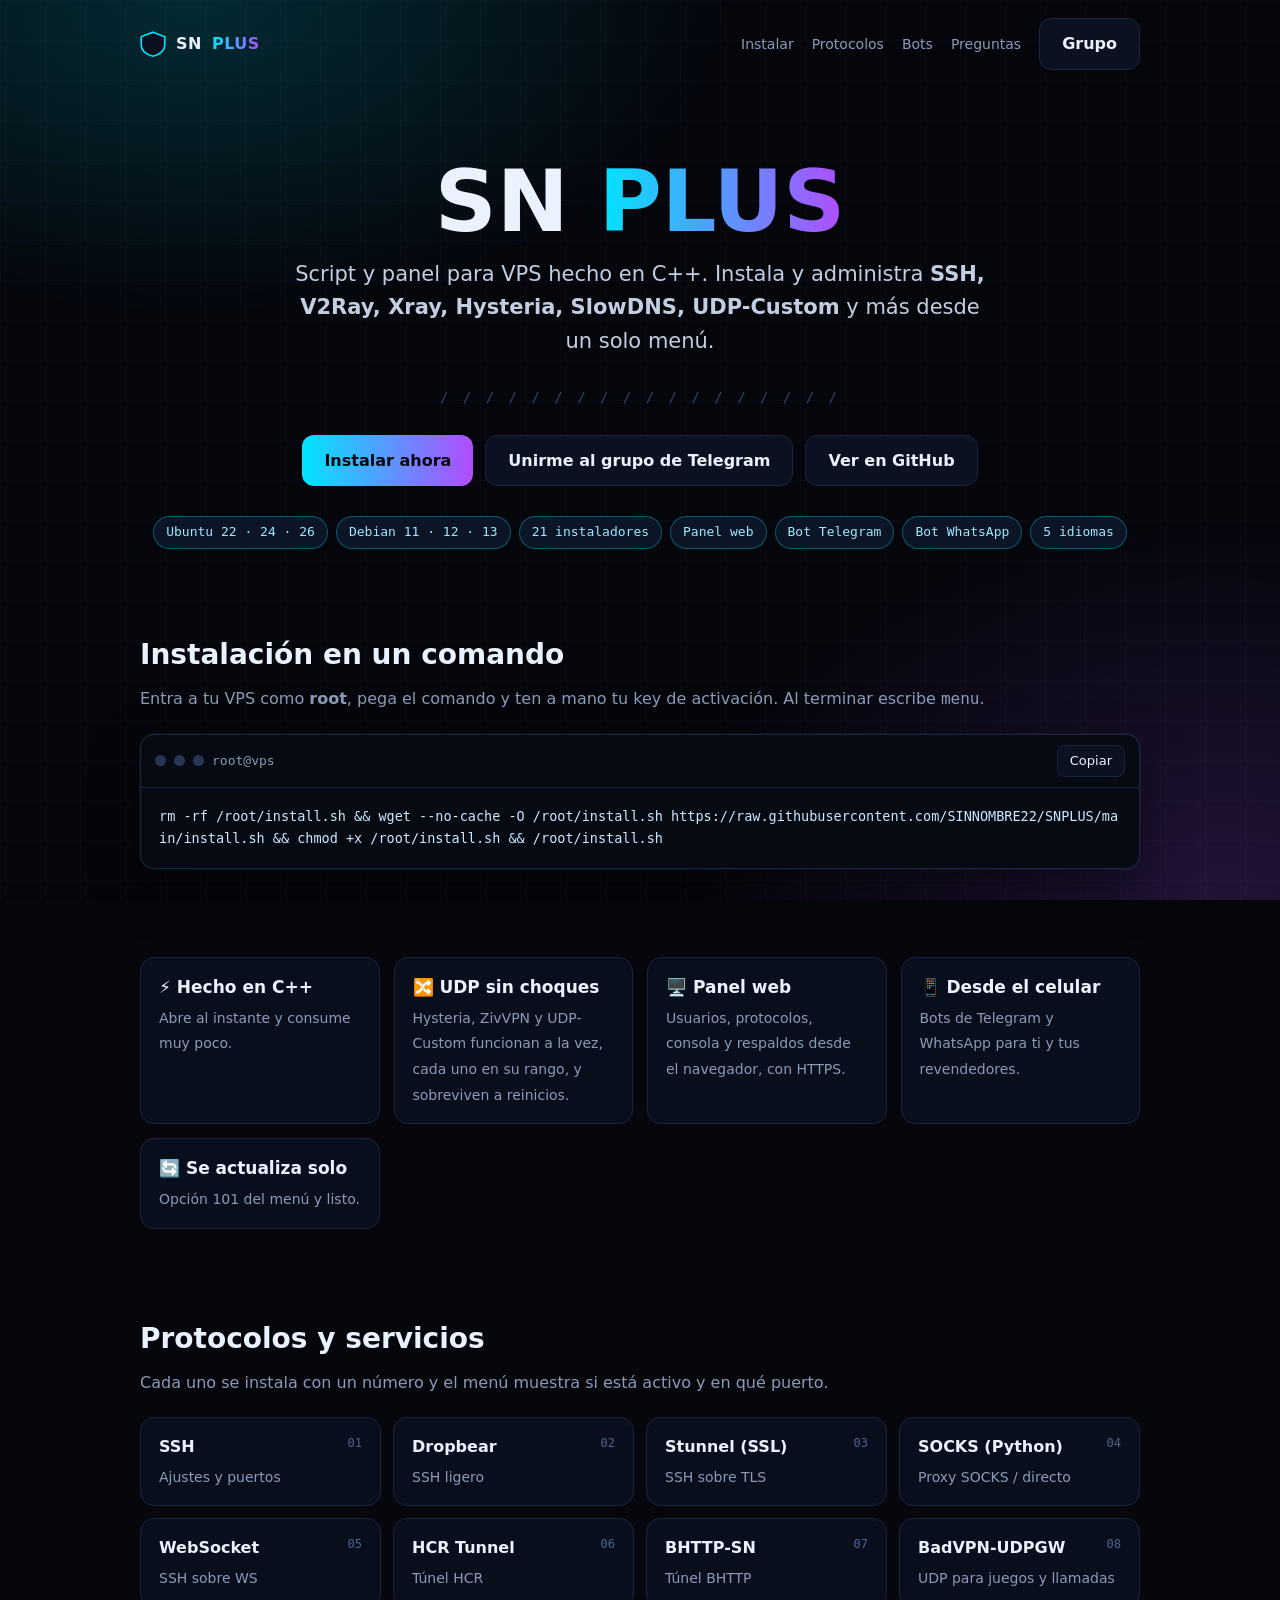
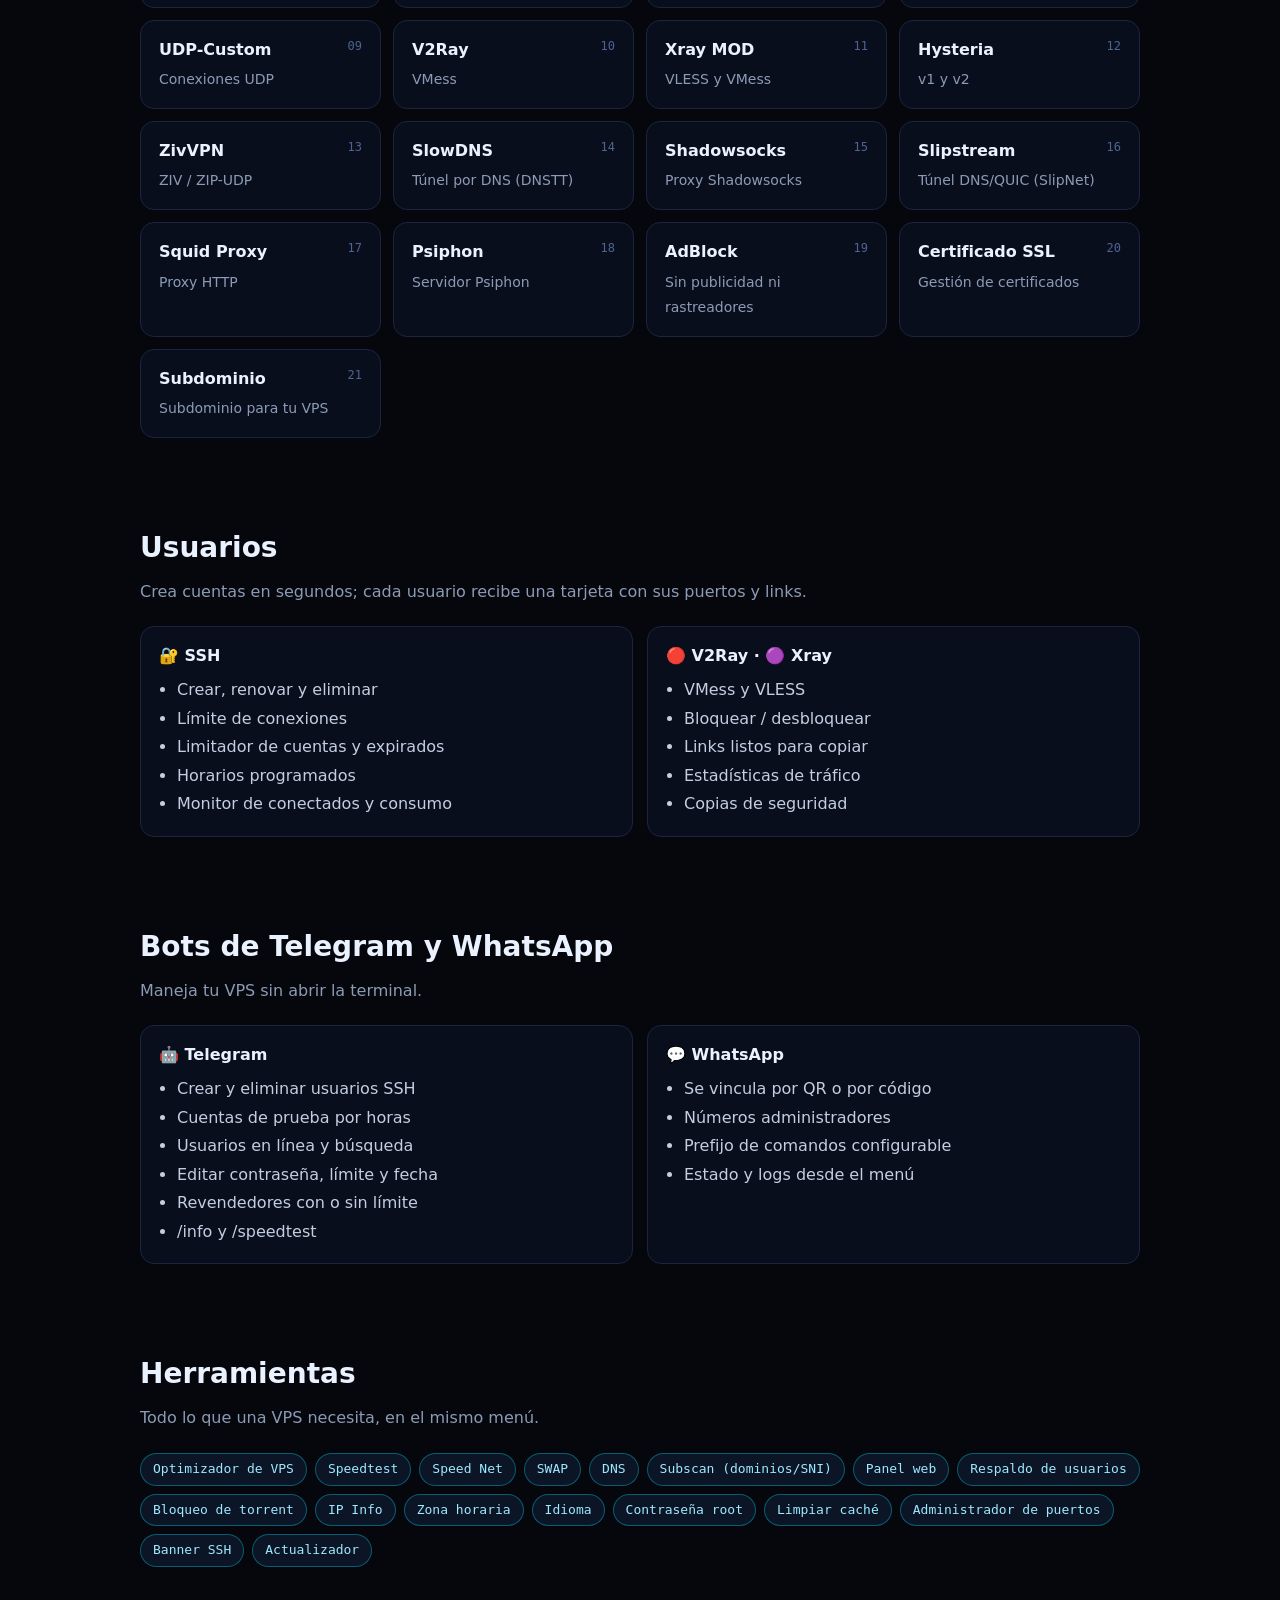
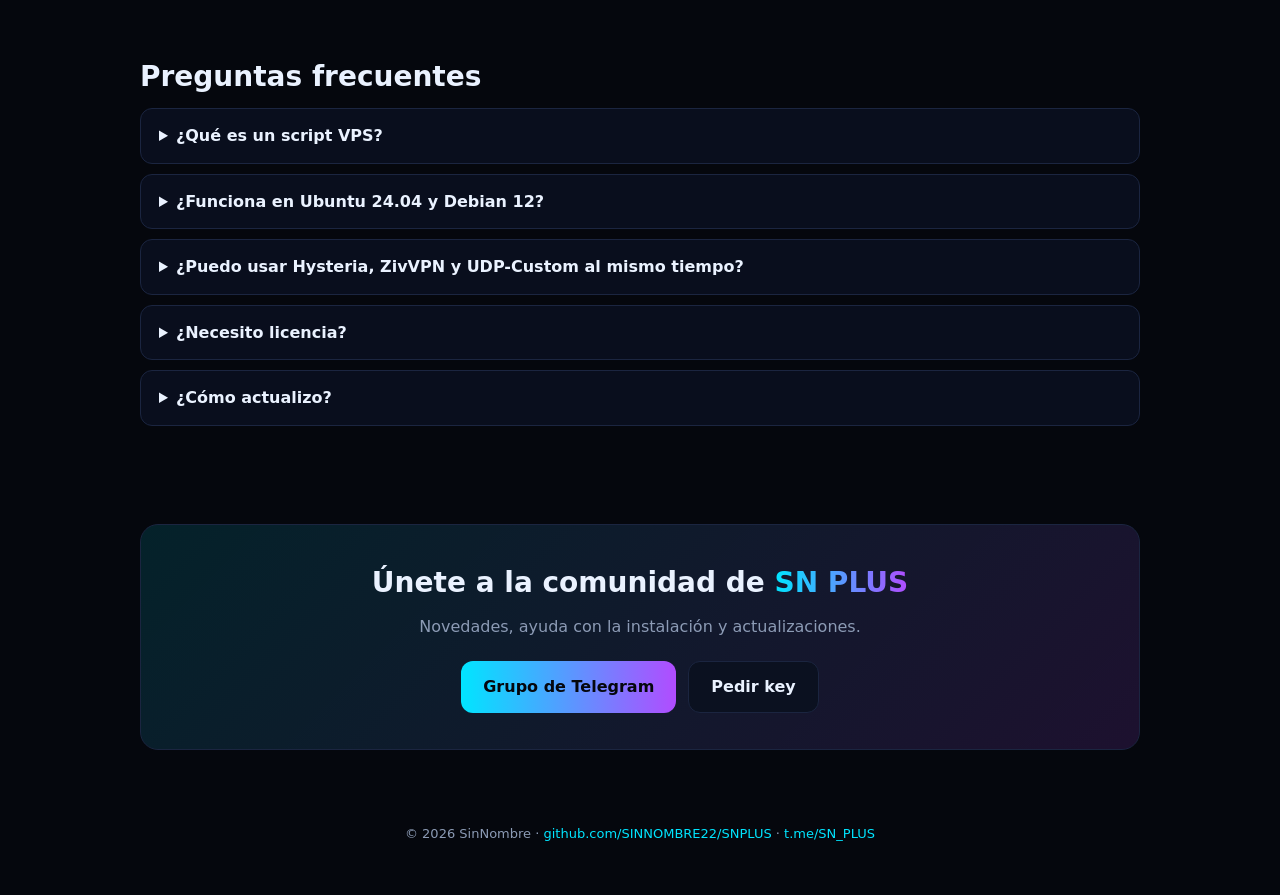
==== commit debf8022: "Update SinNombre PLUS v4.3 - Public Release [Binarios + Web]" ====
--- a/index.html
+++ b/index.html
@@ -1,1210 +1,223 @@
-<!DOCTYPE html>
+<!doctype html>
 <html lang="es">
 <head>
-<meta charset="UTF-8">
-<meta name="viewport" content="width=device-width, initial-scale=1.0">
-<title>SN PLUS — Wiki</title>
-<meta name="description" content="Guías de SN PLUS: bots de WhatsApp y Telegram, protocolos, usuarios y panel.">
-<meta property="og:title" content="SN PLUS — Wiki">
-<meta property="og:description" content="Guías paso a paso del panel SN PLUS.">
+<meta charset="utf-8">
+<meta name="viewport" content="width=device-width, initial-scale=1">
+<title>SN PLUS — Script VPS para SSH, V2Ray, Xray, Hysteria, SlowDNS y UDP-Custom</title>
+<meta name="description" content="SN PLUS es un script y panel para VPS hecho en C++: instala y administra SSH, V2Ray, Xray, Hysteria, SlowDNS, UDP-Custom, ZivVPN y más desde un solo menú. Bots de Telegram y WhatsApp. Ubuntu y Debian.">
+<meta name="keywords" content="script vps, panel vps, script ssh, script vpn, v2ray, xray, hysteria, slowdns, udp custom, zivvpn, badvpn, ubuntu, debian, sn plus">
+<link rel="canonical" href="https://wiki.snplus.sinnombre.xyz/">
+<meta name="theme-color" content="#05070D">
 <meta property="og:type" content="website">
-<link rel="preconnect" href="https://fonts.googleapis.com">
-<link rel="preconnect" href="https://fonts.gstatic.com" crossorigin>
-<link href="https://fonts.googleapis.com/css2?family=Chakra+Petch:wght@600;700&family=IBM+Plex+Sans:wght@400;500;600&family=JetBrains+Mono:wght@400;500;700&display=swap" rel="stylesheet">
+<meta property="og:site_name" content="SN PLUS">
+<meta property="og:title" content="SN PLUS — Script y panel para VPS">
+<meta property="og:description" content="SSH, V2Ray, Xray, Hysteria, SlowDNS, UDP-Custom y más desde un solo menú. Bots de Telegram y WhatsApp.">
+<meta property="og:url" content="https://wiki.snplus.sinnombre.xyz/">
+<meta property="og:image" content="https://wiki.snplus.sinnombre.xyz/assets/social-preview.png">
+<meta property="og:locale" content="es_MX">
+<meta name="twitter:card" content="summary_large_image">
+<link rel="icon" href="data:image/svg+xml,%3Csvg xmlns='http://www.w3.org/2000/svg' viewBox='0 0 64 64'%3E%3Cpath d='M32 3 61 14v20c0 15-12 24-29 28C15 58 3 49 3 34V14Z' fill='%230A1020' stroke='%2300E5FF' stroke-width='4'/%3E%3Ctext x='32' y='42' font-family='Arial' font-weight='800' font-size='24' text-anchor='middle' fill='%2300E5FF'%3ESN%3C/text%3E%3C/svg%3E">
+<script type="application/ld+json">
+{
+  "@context": "https://schema.org",
+  "@type": "SoftwareApplication",
+  "name": "SN PLUS",
+  "applicationCategory": "UtilitiesApplication",
+  "operatingSystem": "Ubuntu 22.04, 24.04, 26.04; Debian 11, 12, 13",
+  "description": "Script y panel para VPS: instala y administra SSH, V2Ray, Xray, Hysteria, SlowDNS, UDP-Custom y más desde un solo menú, con bots de Telegram y WhatsApp.",
+  "url": "https://wiki.snplus.sinnombre.xyz/",
+  "downloadUrl": "https://github.com/SINNOMBRE22/SNPLUS",
+  "inLanguage": ["es", "en", "pt", "ru", "ar"],
+  "author": { "@type": "Person", "name": "SinNombre", "url": "https://t.me/SinNombreNET" }
+}
+</script>
 <style>
-:root{
-  --void:#0B0711; --panel:#150E1F; --panel-2:#1D1429; --edge:#2E2140;
-  --violet:#A855F7; --violet-hi:#D8B4FE; --violet-dim:#6D28D9;
-  --red:#E5484D; --yellow:#F5C518; --cyan:#22D3EE; --green:#3DD68C;
-  --ink:#F2EDF9; --ash:#9289A6; --ash-2:#6B6280;
-  --display:'Chakra Petch',system-ui,sans-serif;
-  --body:'IBM Plex Sans',system-ui,sans-serif;
-  --mono:'JetBrains Mono',ui-monospace,monospace;
-  --bar:58px;
-}
-*{box-sizing:border-box;margin:0;padding:0}
-body{
-  background:var(--void);color:var(--ink);font-family:var(--body);
-  font-size:16px;line-height:1.7;-webkit-font-smoothing:antialiased;overflow-x:hidden;
-}
-body::before{
-  content:'';position:fixed;inset:0;pointer-events:none;z-index:0;
-  background:radial-gradient(880px 480px at 86% -8%,rgba(168,85,247,.15),transparent 62%),
-             radial-gradient(640px 400px at 0% 100%,rgba(109,40,217,.10),transparent 60%);
-}
-a{color:var(--violet-hi);text-decoration:none}
-a:hover{text-decoration:underline}
-:focus-visible{outline:2px solid var(--yellow);outline-offset:3px;border-radius:4px}
-
-/* ═══ BARRA ═══ */
-.top{position:sticky;top:0;z-index:60;height:var(--bar);
-  background:rgba(11,7,17,.9);backdrop-filter:blur(14px);border-bottom:1px solid var(--edge)}
-.top-in{max-width:1060px;margin:0 auto;padding:0 22px;height:100%;
-  display:flex;align-items:center;justify-content:space-between;gap:16px}
-.brand{font-family:var(--display);font-weight:700;font-size:18px;letter-spacing:.06em;
-  line-height:1.15;color:var(--ink)}
-.brand:hover{text-decoration:none}
-.brand em{font-style:normal;color:var(--violet)}
-.brand small{display:block;font-family:var(--mono);font-size:9px;letter-spacing:.24em;
-  color:var(--ash-2);font-weight:400}
-.tl{font-family:var(--mono);font-size:11.5px;letter-spacing:.05em;padding:7px 13px;
-  border:1px solid var(--violet);border-radius:4px;background:var(--violet-dim);color:#fff;transition:all .18s}
-.tl:hover{background:var(--violet);text-decoration:none}
-
-.wrap{max-width:1060px;margin:0 auto;padding:0 22px;position:relative;z-index:1}
-
-/* ═══ MIGAS ═══ */
-.crumb{display:flex;align-items:center;gap:9px;flex-wrap:wrap;
-  font-family:var(--mono);font-size:11.5px;letter-spacing:.06em;
-  color:var(--ash-2);padding:22px 0 0}
-.crumb a{color:var(--ash)}
-.crumb .sep{color:var(--red);opacity:.6}
-.crumb .now{color:var(--violet-hi)}
-
-/* ═══ VISTAS ═══ */
-.view{display:none;padding:10px 0 90px}
-.view.on{display:block;animation:fade .3s ease}
-@keyframes fade{from{opacity:0;transform:translateY(9px)}to{opacity:1;transform:none}}
-
-.rule{display:flex;align-items:center;gap:13px;font-family:var(--mono);
-  font-size:10.5px;letter-spacing:.22em;color:var(--red);margin:26px 0 0}
-.rule::before,.rule::after{content:'';height:1px;flex:1;
-  background:linear-gradient(90deg,transparent,var(--red),transparent);opacity:.45}
-.rule span{white-space:nowrap;opacity:.85}
-
-h1{font-family:var(--display);font-weight:700;font-size:clamp(32px,5.2vw,50px);
-  line-height:1.04;letter-spacing:-.01em;margin:16px 0 14px}
-h1 .glow{background:linear-gradient(180deg,var(--violet-hi),var(--violet));
-  -webkit-background-clip:text;background-clip:text;color:transparent}
-h2{font-family:var(--display);font-weight:700;font-size:clamp(22px,3.2vw,30px);margin:38px 0 12px}
-h3{font-family:var(--display);font-weight:600;font-size:18px;margin:28px 0 9px}
-p{color:var(--ash);margin-bottom:14px;max-width:70ch}
-p strong,li strong{color:var(--ink);font-weight:600}
-.lead{font-size:17px;max-width:60ch;margin-bottom:26px}
-
-ul{margin:0 0 16px;padding:0;list-style:none;max-width:70ch}
-li{color:var(--ash);margin-bottom:8px;padding-left:22px;position:relative}
-li::before{content:'▸';position:absolute;left:2px;color:var(--violet)}
-
-code{font-family:var(--mono);font-size:.885em;color:var(--yellow);
-  background:rgba(245,197,24,.08);padding:2px 6px;border-radius:3px}
-
-/* ═══ TARJETAS DE NAVEGACIÓN ═══ */
-.cards{display:grid;grid-template-columns:repeat(auto-fill,minmax(268px,1fr));gap:13px;margin-bottom:8px}
-.card{display:block;background:var(--panel);border:1px solid var(--edge);border-radius:9px;
-  padding:22px 23px;color:var(--ink);transition:all .2s}
-.card:hover{border-color:var(--violet);background:var(--panel-2);
-  transform:translateY(-2px);text-decoration:none}
-.card .k{font-family:var(--mono);font-size:9.5px;letter-spacing:.2em;color:var(--red);display:block;margin-bottom:9px}
-.card h3{font-family:var(--display);font-size:19px;font-weight:600;margin:0 0 6px}
-.card p{font-size:14px;margin:0;color:var(--ash)}
-.card .go{font-family:var(--mono);font-size:12px;color:var(--violet);display:block;margin-top:13px}
-.card.wa:hover{border-color:var(--green)}
-.card.wa .k{color:var(--green)}
-.card.tg:hover{border-color:var(--cyan)}
-.card.tg .k{color:var(--cyan)}
-
-/* ═══ BLOQUE TERMINAL ═══ */
-.blk{background:#080510;border:1px solid var(--edge);border-radius:7px;margin:0 0 18px;overflow:hidden}
-.blk-h{display:flex;align-items:center;justify-content:space-between;gap:12px;
-  padding:8px 13px;background:var(--panel);border-bottom:1px solid var(--edge);
-  font-family:var(--mono);font-size:10.5px;letter-spacing:.13em;color:var(--ash-2)}
-.cp{background:transparent;border:1px solid var(--edge);color:var(--ash);
-  font-family:var(--mono);font-size:10px;letter-spacing:.1em;padding:3px 9px;
-  border-radius:3px;cursor:pointer;transition:all .16s}
-.cp:hover,.cp.ok{color:var(--green);border-color:var(--green)}
-.blk pre{font-family:var(--mono);font-size:12.5px;line-height:1.8;
-  padding:15px 16px;overflow-x:auto;color:var(--ink);white-space:pre}
-.blk .c{color:var(--cyan)} .blk .y{color:var(--yellow)}
-.blk .r{color:var(--red)}  .blk .g{color:var(--green)}
-.blk .d{color:var(--ash-2)} .blk .w{color:#fff;font-weight:700}
-
-/* ═══ CALLOUTS ═══ */
-.box{padding:16px 20px;border-radius:7px;margin:0 0 18px;background:var(--panel);
-  border:1px solid var(--edge);font-size:14.5px;color:var(--ash);max-width:74ch}
-.box strong{color:var(--ink)}
-.box .t{font-family:var(--display);font-size:14px;font-weight:600;display:block;margin-bottom:5px}
-.box.tip{border-left:3px solid var(--cyan)} .box.tip .t{color:var(--cyan)}
-.box.warn{border-left:3px solid var(--yellow);background:rgba(245,197,24,.045)} .box.warn .t{color:var(--yellow)}
-.box.stop{border-left:3px solid var(--red);background:rgba(229,72,77,.045)} .box.stop .t{color:var(--red)}
-
-/* ═══ PASOS ═══ */
-.steps{border:1px solid var(--edge);border-radius:8px;overflow:hidden;margin-bottom:20px}
-.stp{display:grid;grid-template-columns:54px 1fr;gap:16px;padding:19px 21px;
-  background:var(--panel);border-bottom:1px solid var(--edge)}
-.stp:last-child{border-bottom:none}
-.stp-n{font-family:var(--mono);font-size:14px;font-weight:700;color:var(--red)}
-.stp-n i{font-style:normal;color:var(--yellow)}
-.stp h4{font-family:var(--display);font-size:16.5px;font-weight:600;margin-bottom:5px}
-.stp p{font-size:14px;margin-bottom:9px}
-.stp p:last-child,.stp .blk:last-child{margin-bottom:0}
-@media(max-width:560px){.stp{grid-template-columns:36px 1fr;gap:11px;padding:16px}}
-
-/* ═══ TABLA ═══ */
-.tbl{border:1px solid var(--edge);border-radius:8px;overflow:hidden;background:var(--panel);margin-bottom:18px}
-.tr{display:grid;grid-template-columns:172px 1fr 96px;gap:16px;padding:12px 19px;
-  border-bottom:1px solid var(--edge);align-items:center}
-.tr:last-child{border-bottom:none}
-.tr.h{background:var(--panel-2);font-family:var(--mono);font-size:10px;letter-spacing:.17em;color:var(--ash-2)}
-.tr code{font-size:13px} .tr p{font-size:13.5px;margin:0}
-.role{font-family:var(--mono);font-size:9.5px;letter-spacing:.1em;padding:3px 8px;
-  border-radius:3px;justify-self:start;white-space:nowrap}
-.role.all{background:rgba(34,211,238,.11);color:var(--cyan)}
-.role.adm{background:rgba(245,197,24,.11);color:var(--yellow)}
-@media(max-width:720px){.tr{grid-template-columns:1fr;gap:5px;padding:14px 16px}.tr.h{display:none}}
-
-/* ═══ AVISOS ═══ */
-.avisos{display:grid;gap:11px}
-.av{display:grid;grid-template-columns:92px 1fr;gap:18px;background:var(--panel);
-  border:1px solid var(--edge);border-radius:7px;padding:17px 20px}
-.av-d{font-family:var(--mono);font-size:11px;color:var(--ash-2);letter-spacing:.06em;padding-top:3px}
-.av h4{font-family:var(--display);font-size:16px;font-weight:600;margin-bottom:4px}
-.av p{font-size:14px;margin:0}
-.av.new{border-color:rgba(61,214,140,.32)} .av.new h4{color:var(--green)}
-.av.hot{border-color:rgba(245,197,24,.34)} .av.hot h4{color:var(--yellow)}
-@media(max-width:560px){.av{grid-template-columns:1fr;gap:5px}}
-
-/* ═══ PROTOCOLOS ═══ */
-.protos{display:grid;grid-template-columns:repeat(auto-fill,minmax(246px,1fr));gap:11px}
-.proto{background:var(--panel);border:1px solid var(--edge);border-radius:7px;padding:16px 18px}
-.proto-t{display:flex;align-items:baseline;justify-content:space-between;gap:9px;margin-bottom:6px}
-.proto h4{font-family:var(--mono);font-size:14px;font-weight:700;color:var(--ink)}
-.tag{font-family:var(--mono);font-size:9px;letter-spacing:.13em;padding:3px 7px;
-  border-radius:3px;border:1px solid var(--edge);color:var(--ash-2)}
-.proto p{font-size:13.5px;line-height:1.55;margin:0}
-a.proto{color:var(--ink);transition:all .18s;display:block}
-a.proto:hover{border-color:var(--violet);background:var(--panel-2);text-decoration:none}
-a.proto .more{font-family:var(--mono);font-size:11px;color:var(--violet);display:block;margin-top:9px}
-
-/* ═══ ROLES / PLANES / LINKS ═══ */
-.roles{display:grid;grid-template-columns:repeat(auto-fit,minmax(224px,1fr));gap:12px;margin-bottom:18px}
-.rl{background:var(--panel);border:1px solid var(--edge);border-radius:7px;padding:18px 20px}
-.rl h4{font-family:var(--display);font-size:15.5px;font-weight:600;margin-bottom:7px}
-.rl.a h4{color:var(--yellow)} .rl.b h4{color:var(--cyan)} .rl.c h4{color:var(--ash)}
-.rl p{font-size:13.5px;margin:0}
-
-.plans{display:grid;grid-template-columns:repeat(auto-fill,minmax(146px,1fr));gap:10px;margin-bottom:14px}
-.plan{background:var(--panel);border:1px solid var(--edge);border-radius:7px;padding:16px 13px;text-align:center}
-.plan.best{border-color:var(--violet);background:linear-gradient(180deg,rgba(168,85,247,.09),var(--panel))}
-.plan .n{font-family:var(--mono);font-size:10px;letter-spacing:.15em;color:var(--ash-2);margin-bottom:6px}
-.plan .v{font-family:var(--display);font-size:22px;font-weight:700;color:var(--ink)}
-.plan .dd{font-family:var(--mono);font-size:11.5px;color:var(--violet-hi);margin-top:4px}
-
-.links{display:grid;grid-template-columns:repeat(auto-fill,minmax(224px,1fr));gap:11px}
-.lnk{display:flex;align-items:center;justify-content:space-between;gap:12px;background:var(--panel);
-  border:1px solid var(--edge);border-radius:7px;padding:16px 19px;color:var(--ink);transition:all .18s}
-.lnk:hover{border-color:var(--violet);background:var(--panel-2);text-decoration:none}
-.lnk .l{font-family:var(--mono);font-size:9.5px;letter-spacing:.16em;color:var(--ash-2);display:block;margin-bottom:3px}
-.lnk .v{font-size:14.5px;font-weight:600}
-.lnk .ar{color:var(--violet);font-family:var(--mono)}
-
-.next{display:flex;gap:11px;flex-wrap:wrap;margin-top:34px;padding-top:24px;border-top:1px solid var(--edge)}
-.nx{font-family:var(--mono);font-size:12px;padding:10px 17px;border:1px solid var(--edge);
-  border-radius:5px;color:var(--ash);transition:all .18s}
-.nx:hover{color:var(--ink);border-color:var(--violet);text-decoration:none}
-
-footer{border-top:1px solid var(--edge);padding:28px 0;font-family:var(--mono);
-  font-size:11.5px;color:var(--ash-2);display:flex;flex-wrap:wrap;gap:12px;justify-content:space-between}
-
-@media(prefers-reduced-motion:reduce){*{animation:none!important;transition:none!important}}
+  :root { --bg:#05070D; --panel:#0B1120; --stroke:#1B2540; --text:#EAF2FF; --muted:#8C9BB5; --c1:#00E5FF; --c2:#B14CFF; }
+  * { box-sizing:border-box; }
+  html { scroll-behavior:smooth; }
+  body { margin:0; background:var(--bg); color:var(--text); font:16px/1.6 "Segoe UI", system-ui, -apple-system, Roboto, Arial, sans-serif;
+    background-image:linear-gradient(var(--stroke) 1px, transparent 1px), linear-gradient(90deg, var(--stroke) 1px, transparent 1px);
+    background-size:40px 40px; background-attachment:fixed; }
+  body::before { content:""; position:fixed; inset:0; pointer-events:none;
+    background:radial-gradient(60% 50% at 15% 0%, rgba(0,229,255,.16), transparent 70%), radial-gradient(60% 60% at 95% 100%, rgba(177,76,255,.18), transparent 70%), rgba(5,7,13,.82); }
+  main, header, footer { position:relative; max-width:1040px; margin:0 auto; padding:0 20px; }
+  a { color:var(--c1); text-decoration:none; }
+  .grad { background:linear-gradient(90deg,var(--c1),var(--c2)); -webkit-background-clip:text; background-clip:text; color:transparent; }
+  .mono { font-family:"Cascadia Mono", Consolas, "DejaVu Sans Mono", monospace; }
+  nav { display:flex; align-items:center; gap:18px; padding:18px 0; }
+  nav .brand { font-weight:800; letter-spacing:.5px; color:var(--text); display:flex; align-items:center; gap:10px; }
+  nav .sp { flex:1; }
+  nav a.l { color:var(--muted); font-size:14px; }
+  .hero { text-align:center; padding:70px 0 40px; }
+  .hero h1 { font-size:clamp(44px,9vw,86px); line-height:1; margin:0 0 14px; font-weight:800; }
+  .hero p.lead { font-size:clamp(17px,2.4vw,21px); color:#C3CEE0; max-width:700px; margin:0 auto 28px; }
+  .sep { color:#33456A; letter-spacing:3px; font-size:14px; margin-bottom:26px; white-space:nowrap; overflow:hidden; }
+  .btns { display:flex; gap:12px; justify-content:center; flex-wrap:wrap; }
+  .btn { display:inline-flex; align-items:center; gap:8px; padding:12px 22px; border-radius:12px; font-weight:700; border:1px solid var(--stroke); color:var(--text); background:var(--panel); }
+  .btn.pri { background:linear-gradient(90deg,var(--c1),var(--c2)); color:#05070D; border:0; }
+  .chips { display:flex; flex-wrap:wrap; gap:8px; justify-content:center; margin-top:30px; }
+  .chip { font-size:13px; padding:5px 12px; border-radius:99px; border:1px solid rgba(0,229,255,.35); color:#9FE9FF; background:rgba(14,26,46,.8); }
+  section { padding:44px 0; }
+  h2 { font-size:28px; margin:0 0 8px; }
+  .sub { color:var(--muted); margin:0 0 22px; }
+  .term { background:#060A12; border:1px solid var(--stroke); border-radius:14px; overflow:hidden; box-shadow:0 0 0 1px rgba(0,229,255,.06), 0 20px 50px rgba(0,0,0,.45); }
+  .term .bar { display:flex; align-items:center; gap:8px; padding:10px 14px; border-bottom:1px solid var(--stroke); color:var(--muted); font-size:13px; }
+  .term .bar i { width:11px; height:11px; border-radius:50%; background:#283552; display:inline-block; }
+  .term .bar .sp { flex:1; }
+  .term pre { margin:0; padding:18px; overflow:auto; color:#CFE9FF; font-size:13.5px; white-space:pre-wrap; word-break:break-all; }
+  .copy { cursor:pointer; border:1px solid var(--stroke); background:var(--panel); color:var(--text); border-radius:8px; padding:5px 12px; font:inherit; font-size:13px; }
+  .grid { display:grid; grid-template-columns:repeat(auto-fill,minmax(230px,1fr)); gap:12px; }
+  .card { background:rgba(11,17,32,.88); border:1px solid var(--stroke); border-radius:14px; padding:16px 18px; }
+  .card b { display:block; margin-bottom:4px; }
+  .card span { color:var(--muted); font-size:14px; }
+  .card .n { font-size:12px; color:#4E6390; float:right; }
+  .two { display:grid; grid-template-columns:repeat(auto-fit,minmax(300px,1fr)); gap:14px; }
+  .two ul { margin:8px 0 0; padding-left:18px; color:#C3CEE0; }
+  .two li { margin:3px 0; }
+  .feat { display:grid; grid-template-columns:repeat(auto-fit,minmax(220px,1fr)); gap:14px; }
+  .feat .card b { font-size:17px; }
+  details { background:rgba(11,17,32,.88); border:1px solid var(--stroke); border-radius:12px; padding:14px 18px; margin-bottom:10px; }
+  summary { cursor:pointer; font-weight:700; }
+  details p { color:#C3CEE0; margin:10px 0 0; }
+  .cta { text-align:center; background:linear-gradient(135deg, rgba(0,229,255,.12), rgba(177,76,255,.14)); border:1px solid var(--stroke); border-radius:18px; padding:36px 20px; }
+  footer { color:var(--muted); font-size:13px; text-align:center; padding:30px 20px 50px; }
+  @media (max-width:600px) { nav a.l { display:none; } }
 </style>
 </head>
 <body>
-
-<header class="top">
-  <div class="top-in">
-    <a class="brand" href="#/">SN<em>PLUS</em><small>WIKI</small></a>
-    <a class="tl" href="https://wa.me/5215629885039" target="_blank" rel="noopener">CONSEGUIR LICENCIA</a>
-  </div>
+<header>
+  <nav>
+    <span class="brand"><svg width="26" height="26" viewBox="0 0 64 64" aria-hidden="true"><path d="M32 3 61 14v20c0 15-12 24-29 28C15 58 3 49 3 34V14Z" fill="#0A1020" stroke="#00E5FF" stroke-width="4"/></svg>SN <span class="grad">PLUS</span></span>
+    <span class="sp"></span>
+    <a class="l" href="#instalar">Instalar</a>
+    <a class="l" href="#protocolos">Protocolos</a>
+    <a class="l" href="#bots">Bots</a>
+    <a class="l" href="#faq">Preguntas</a>
+    <a class="btn" href="https://t.me/SN_PLUS">Grupo</a>
+  </nav>
 </header>
 
-<div class="wrap">
-  <nav class="crumb" id="crumb" aria-label="Ruta"></nav>
-
-  <!-- ═══════════════════════════════════════════════════
-       PORTADA
-       ═══════════════════════════════════════════════════ -->
-  <section class="view" id="v-home" data-title="Inicio">
-    <div class="rule"><span>DOCUMENTACIÓN</span></div>
-    <h1>Wiki de <span class="glow">SN PLUS</span></h1>
-    <p class="lead">
-      Panel de administración para VPS Linux. Levanta protocolos de túnel,
-      crea usuarios con límites de velocidad y consumo, y gestiona revendedores
-      desde la terminal o desde el celular.
-    </p>
-
-    <div class="blk" style="max-width:520px">
-      <div class="blk-h"><span>ABRIR EL PANEL</span><button class="cp">COPIAR</button></div>
-      <pre>sn</pre>
-    </div>
-
-    <div class="rule"><span>GUÍAS</span></div>
-    <h2 style="margin-top:16px">¿Qué necesitas hacer?</h2>
-
-    <div class="cards">
-      <a class="card" href="#/bots">
-        <span class="k">CATEGORÍA</span>
-        <h3>Bots</h3>
-        <p>Administra el VPS desde WhatsApp o Telegram. Instalación, configuración y comandos.</p>
-        <span class="go">2 guías →</span>
-      </a>
-      <a class="card" href="#/protocolos">
-        <span class="k">CATEGORÍA</span>
-        <h3>Protocolos</h3>
-        <p>SSH, SlowDNS, Hysteria, V2Ray, UDP y el resto. Cómo instalarlos y para qué sirve cada uno.</p>
-        <span class="go">16 protocolos →</span>
-      </a>
-      <a class="card" href="#/usuarios">
-        <span class="k">CATEGORÍA</span>
-        <h3>Usuarios</h3>
-        <p>Crear cuentas, poner límites de velocidad y consumo, cuentas de prueba y revendedores.</p>
-        <span class="go">Ver guía →</span>
-      </a>
-      <a class="card" href="#/panel">
-        <span class="k">CATEGORÍA</span>
-        <h3>El panel</h3>
-        <p>Recorrido por el menú principal y qué hace cada opción.</p>
-        <span class="go">Ver guía →</span>
-      </a>
-      <a class="card" href="#/avisos">
-        <span class="k">ESTADO</span>
-        <h3>Avisos</h3>
-        <p>Novedades, mantenimientos y problemas conocidos. Míralo antes de reportar un fallo.</p>
-        <span class="go">Ver avisos →</span>
-      </a>
-      <a class="card" href="#/licencias">
-        <span class="k">INFO</span>
-        <h3>Licencias y contacto</h3>
-        <p>Planes disponibles y por dónde escribirnos.</p>
-        <span class="go">Ver planes →</span>
-      </a>
-    </div>
-
-    <footer style="margin-top:50px">
-      <div>SN PLUS VPN SERVICES · Ubuntu / Debian</div>
-      <div>© 2026 @SIN_NOMBRE22</div>
-    </footer>
-  </section>
-
-  <!-- ═══════════════════════════════════════════════════
-       CATEGORÍA · BOTS
-       ═══════════════════════════════════════════════════ -->
-  <section class="view" id="v-bots" data-title="Bots" data-parent="#/">
-    <div class="rule"><span>CATEGORÍA</span></div>
-    <h1>Bots</h1>
-    <p class="lead">
-      Los dos bots comparten la misma base de datos que el panel. Lo que creas
-      por WhatsApp lo ves en Telegram y en el VPS.
-    </p>
-
-    <div class="cards">
-      <a class="card wa" href="#/bots/whatsapp">
-        <span class="k">GUÍA COMPLETA</span>
-        <h3>Bot de WhatsApp</h3>
-        <p>Menú numerado y comandos de texto. Se vincula con QR o con código de 8 dígitos.</p>
-        <span class="go">Instalar, configurar y usar →</span>
-      </a>
-      <a class="card tg" href="#/bots/telegram">
-        <span class="k">GUÍA COMPLETA</span>
-        <h3>Bot de Telegram</h3>
-        <p>Menú con botones. Necesitas crear tu bot con BotFather, se hace una vez.</p>
-        <span class="go">Instalar, configurar y usar →</span>
-      </a>
-    </div>
-
-    <h2>¿Cuál elijo?</h2>
-    <p>
-      Los dos hacen lo mismo. Telegram es más cómodo porque tiene botones y no
-      tienes que escribir comandos. WhatsApp es más práctico si tus clientes ya
-      te escriben ahí y quieres todo en una sola app.
-    </p>
-    <p>
-      No tienes que elegir: puedes tener los dos corriendo a la vez sobre el
-      mismo servidor.
-    </p>
-
-    <div class="box tip">
-      <span class="t">Dónde están en el panel</span>
-      Escribe <code>sn</code>, entra a <strong>BOTS</strong> y ahí verás los dos con su
-      estado en vivo — si están activos y si tienen sesión.
-    </div>
-  </section>
-
-  <!-- ═══════════════════════════════════════════════════
-       GUÍA · BOT WHATSAPP
-       ═══════════════════════════════════════════════════ -->
-  <section class="view" id="v-bots-whatsapp" data-title="Bot de WhatsApp" data-parent="#/bots">
-    <div class="rule"><span>GUÍA · BOTS</span></div>
-    <h1>Bot de WhatsApp</h1>
-    <p class="lead">
-      De cero a bot corriendo. Unos 10 minutos, y casi todo es esperar a que descargue.
-    </p>
-
-    <div class="box warn">
-      <span class="t">Usa un número secundario</span>
-      WhatsApp no autoriza clientes no oficiales. Aunque el bot no envía spam, la
-      cuenta queda vinculada a un dispositivo automatizado. No uses tu número personal.
-    </div>
-
-    <h2>Instalar</h2>
-    <div class="steps">
-      <div class="stp">
-        <div class="stp-n">[<i>1</i>]</div>
-        <div>
-          <h4>Abre el panel</h4>
-          <p>Conéctate al VPS como root:</p>
-          <div class="blk">
-            <div class="blk-h"><span>TERMINAL</span><button class="cp">COPIAR</button></div>
-            <pre>sn</pre>
-          </div>
-        </div>
+<main>
+  <section class="hero">
+    <h1>SN <span class="grad">PLUS</span></h1>
+    <p class="lead">Script y panel para VPS hecho en C++. Instala y administra <b>SSH, V2Ray, Xray, Hysteria, SlowDNS, UDP-Custom</b> y más desde un solo menú.</p>
+    <div class="sep mono">/ / / / / / / / / / / / / / / / / /</div>
+    <div class="btns">
+      <a class="btn pri" href="#instalar">Instalar ahora</a>
+      <a class="btn" href="https://t.me/SN_PLUS">Unirme al grupo de Telegram</a>
+      <a class="btn" href="https://github.com/SINNOMBRE22/SNPLUS">Ver en GitHub</a>
+    </div>
+    <div class="chips mono">
+      <span class="chip">Ubuntu 22 · 24 · 26</span><span class="chip">Debian 11 · 12 · 13</span>
+      <span class="chip">21 instaladores</span><span class="chip">Panel web</span><span class="chip">Bot Telegram</span><span class="chip">Bot WhatsApp</span><span class="chip">5 idiomas</span>
+    </div>
+  </section>
+
+  <section id="instalar">
+    <h2>Instalación en un comando</h2>
+    <p class="sub">Entra a tu VPS como <b>root</b>, pega el comando y ten a mano tu key de activación. Al terminar escribe <span class="mono">menu</span>.</p>
+    <div class="term">
+      <div class="bar"><i></i><i></i><i></i><span class="sp mono">root@vps</span><button class="copy" id="copy">Copiar</button></div>
+      <pre class="mono" id="cmd">rm -rf /root/install.sh && wget --no-cache -O /root/install.sh https://raw.githubusercontent.com/SINNOMBRE22/SNPLUS/main/install.sh && chmod +x /root/install.sh && /root/install.sh</pre>
+    </div>
+  </section>
+
+  <section>
+    <div class="feat">
+      <div class="card"><b>⚡ Hecho en C++</b><span>Abre al instante y consume muy poco.</span></div>
+      <div class="card"><b>🔀 UDP sin choques</b><span>Hysteria, ZivVPN y UDP-Custom funcionan a la vez, cada uno en su rango, y sobreviven a reinicios.</span></div>
+      <div class="card"><b>🖥️ Panel web</b><span>Usuarios, protocolos, consola y respaldos desde el navegador, con HTTPS.</span></div>
+      <div class="card"><b>📱 Desde el celular</b><span>Bots de Telegram y WhatsApp para ti y tus revendedores.</span></div>
+      <div class="card"><b>🔄 Se actualiza solo</b><span>Opción 101 del menú y listo.</span></div>
+    </div>
+  </section>
+
+  <section id="protocolos">
+    <h2>Protocolos y servicios</h2>
+    <p class="sub">Cada uno se instala con un número y el menú muestra si está activo y en qué puerto.</p>
+    <div class="grid">
+      <div class="card"><span class="n mono">01</span><b>SSH</b><span>Ajustes y puertos</span></div>
+      <div class="card"><span class="n mono">02</span><b>Dropbear</b><span>SSH ligero</span></div>
+      <div class="card"><span class="n mono">03</span><b>Stunnel (SSL)</b><span>SSH sobre TLS</span></div>
+      <div class="card"><span class="n mono">04</span><b>SOCKS (Python)</b><span>Proxy SOCKS / directo</span></div>
+      <div class="card"><span class="n mono">05</span><b>WebSocket</b><span>SSH sobre WS</span></div>
+      <div class="card"><span class="n mono">06</span><b>HCR Tunnel</b><span>Túnel HCR</span></div>
+      <div class="card"><span class="n mono">07</span><b>BHTTP-SN</b><span>Túnel BHTTP</span></div>
+      <div class="card"><span class="n mono">08</span><b>BadVPN-UDPGW</b><span>UDP para juegos y llamadas</span></div>
+      <div class="card"><span class="n mono">09</span><b>UDP-Custom</b><span>Conexiones UDP</span></div>
+      <div class="card"><span class="n mono">10</span><b>V2Ray</b><span>VMess</span></div>
+      <div class="card"><span class="n mono">11</span><b>Xray MOD</b><span>VLESS y VMess</span></div>
+      <div class="card"><span class="n mono">12</span><b>Hysteria</b><span>v1 y v2</span></div>
+      <div class="card"><span class="n mono">13</span><b>ZivVPN</b><span>ZIV / ZIP-UDP</span></div>
+      <div class="card"><span class="n mono">14</span><b>SlowDNS</b><span>Túnel por DNS (DNSTT)</span></div>
+      <div class="card"><span class="n mono">15</span><b>Shadowsocks</b><span>Proxy Shadowsocks</span></div>
+      <div class="card"><span class="n mono">16</span><b>Slipstream</b><span>Túnel DNS/QUIC (SlipNet)</span></div>
+      <div class="card"><span class="n mono">17</span><b>Squid Proxy</b><span>Proxy HTTP</span></div>
+      <div class="card"><span class="n mono">18</span><b>Psiphon</b><span>Servidor Psiphon</span></div>
+      <div class="card"><span class="n mono">19</span><b>AdBlock</b><span>Sin publicidad ni rastreadores</span></div>
+      <div class="card"><span class="n mono">20</span><b>Certificado SSL</b><span>Gestión de certificados</span></div>
+      <div class="card"><span class="n mono">21</span><b>Subdominio</b><span>Subdominio para tu VPS</span></div>
+    </div>
+  </section>
+
+  <section>
+    <h2>Usuarios</h2>
+    <p class="sub">Crea cuentas en segundos; cada usuario recibe una tarjeta con sus puertos y links.</p>
+    <div class="two">
+      <div class="card"><b>🔐 SSH</b><ul><li>Crear, renovar y eliminar</li><li>Límite de conexiones</li><li>Limitador de cuentas y expirados</li><li>Horarios programados</li><li>Monitor de conectados y consumo</li></ul></div>
+      <div class="card"><b>🔴 V2Ray · 🟣 Xray</b><ul><li>VMess y VLESS</li><li>Bloquear / desbloquear</li><li>Links listos para copiar</li><li>Estadísticas de tráfico</li><li>Copias de seguridad</li></ul></div>
+    </div>
+  </section>
+
+  <section id="bots">
+    <h2>Bots de Telegram y WhatsApp</h2>
+    <p class="sub">Maneja tu VPS sin abrir la terminal.</p>
+    <div class="two">
+      <div class="card"><b>🤖 Telegram</b><ul><li>Crear y eliminar usuarios SSH</li><li>Cuentas de prueba por horas</li><li>Usuarios en línea y búsqueda</li><li>Editar contraseña, límite y fecha</li><li>Revendedores con o sin límite</li><li>/info y /speedtest</li></ul></div>
+      <div class="card"><b>💬 WhatsApp</b><ul><li>Se vincula por QR o por código</li><li>Números administradores</li><li>Prefijo de comandos configurable</li><li>Estado y logs desde el menú</li></ul></div>
+    </div>
+  </section>
+
+  <section>
+    <h2>Herramientas</h2>
+    <p class="sub">Todo lo que una VPS necesita, en el mismo menú.</p>
+    <div class="chips mono" style="justify-content:flex-start;margin:0">
+      <span class="chip">Optimizador de VPS</span><span class="chip">Speedtest</span><span class="chip">Speed Net</span><span class="chip">SWAP</span><span class="chip">DNS</span>
+      <span class="chip">Subscan (dominios/SNI)</span><span class="chip">Panel web</span><span class="chip">Respaldo de usuarios</span><span class="chip">Bloqueo de torrent</span><span class="chip">IP Info</span>
+      <span class="chip">Zona horaria</span><span class="chip">Idioma</span><span class="chip">Contraseña root</span><span class="chip">Limpiar caché</span><span class="chip">Administrador de puertos</span>
+      <span class="chip">Banner SSH</span><span class="chip">Actualizador</span>
+    </div>
+  </section>
+
+  <section id="faq">
+    <h2>Preguntas frecuentes</h2>
+    <details><summary>¿Qué es un script VPS?</summary><p>Es un programa que se instala en tu servidor y te deja configurar protocolos (SSH, V2Ray, Hysteria, SlowDNS…) y crear usuarios sin escribir comandos de Linux a mano. SN PLUS lo hace desde un menú con números.</p></details>
+    <details><summary>¿Funciona en Ubuntu 24.04 y Debian 12?</summary><p>Sí. Ubuntu 22.04, 24.04 y 26.04, y Debian 11, 12 y 13, en VPS x86_64.</p></details>
+    <details><summary>¿Puedo usar Hysteria, ZivVPN y UDP-Custom al mismo tiempo?</summary><p>Sí. Hysteria usa 20000-39999, ZivVPN 6000-19999 y UDP-Custom el resto; las reglas se mantienen al reiniciar.</p></details>
+    <details><summary>¿Necesito licencia?</summary><p>Sí, se activa con una key durante la instalación. Pídela por Telegram a <a href="https://t.me/SinNombreNET">@SinNombreNET</a>.</p></details>
+    <details><summary>¿Cómo actualizo?</summary><p>Escribe <span class="mono">menu</span> y elige la opción 101 · Actualizar script.</p></details>
+  </section>
+
+  <section>
+    <div class="cta">
+      <h2>Únete a la comunidad de <span class="grad">SN PLUS</span></h2>
+      <p class="sub">Novedades, ayuda con la instalación y actualizaciones.</p>
+      <div class="btns">
+        <a class="btn pri" href="https://t.me/SN_PLUS">Grupo de Telegram</a>
+        <a class="btn" href="https://t.me/SinNombreNET">Pedir key</a>
       </div>
-      <div class="stp">
-        <div class="stp-n">[<i>2</i>]</div>
-        <div>
-          <h4>BOTS → BOT WHATSAPP</h4>
-          <p>Verás el estado <strong>NO INSTALADO</strong> y una sola opción disponible.</p>
-        </div>
-      </div>
-      <div class="stp">
-        <div class="stp-n">[<i>3</i>]</div>
-        <div>
-          <h4>Instalar bot de WhatsApp</h4>
-          <p>Opción <code>1</code>. Instala Node.js, las dependencias del sistema y el motor. La primera vez tarda varios minutos — no lo interrumpas.</p>
-        </div>
-      </div>
-    </div>
-
-    <h2>Configurar</h2>
-    <div class="steps">
-      <div class="stp">
-        <div class="stp-n">[<i>4</i>]</div>
-        <div>
-          <h4>Número administrador</h4>
-          <p>Opción <code>1</code> → <strong>AGREGAR NÚMERO ADMIN</strong>. Con código de país y solo dígitos:</p>
-          <div class="blk">
-            <div class="blk-h"><span>FORMATO</span></div>
-            <pre><span class="d">Correcto   →</span> <span class="g">521234567890</span>
-<span class="d">Incorrecto →</span> <span class="r">+52 123 456 7890</span></pre>
-          </div>
-          <p>Puedes agregar varios. Todos reciben las alertas del bot.</p>
-        </div>
-      </div>
-      <div class="stp">
-        <div class="stp-n">[<i>5</i>]</div>
-        <div>
-          <h4>Prefijo de comandos (opcional)</h4>
-          <p>Opción <code>2</code>. Define cuál se muestra en las ayudas. Los cuatro — <code>.</code> <code>/</code> <code>!</code> <code>#</code> — funcionan siempre.</p>
-        </div>
-      </div>
-      <div class="stp">
-        <div class="stp-n">[<i>6</i>]</div>
-        <div>
-          <h4>Vincular la sesión</h4>
-          <p><strong>Opción 3 — QR:</strong> se dibuja en la terminal. En el teléfono del bot: WhatsApp → Dispositivos vinculados → Vincular dispositivo.</p>
-          <p><strong>Opción 4 — Código:</strong> te pide el número del bot y devuelve un código de 8 dígitos. En el teléfono: Vincular con número de teléfono.</p>
-        </div>
-      </div>
-      <div class="stp">
-        <div class="stp-n">[<i>7</i>]</div>
-        <div>
-          <h4>Espera a que diga CONECTADO</h4>
-          <p>Tras vincular, WhatsApp cierra la conexión una vez a propósito y el bot se reconecta solo para terminar el registro. Es normal.</p>
-          <div class="blk">
-            <div class="blk-h"><span>SALIDA ESPERADA</span></div>
-            <pre>    Version WA Web: 2.3000.1044015310
-    CODIGO DE VINCULACION: <span class="y">ABCD-EFGH</span>
-    Reiniciando socket para completar el registro...
-    <span class="g">CONECTADO.</span> Numero del bot: 521234567890
-    Vinculacion completada correctamente.</pre>
-          </div>
-        </div>
-      </div>
-      <div class="stp">
-        <div class="stp-n">[<i>8</i>]</div>
-        <div>
-          <h4>Iniciar</h4>
-          <p>Opción <code>6</code>. Queda como servicio: arranca solo con el VPS y se reinicia si falla.</p>
-        </div>
-      </div>
-    </div>
-
-    <div class="box tip">
-      <span class="t">No cierres la pantalla durante la vinculación</span>
-      Si sales antes del mensaje <strong>CONECTADO</strong>, las credenciales quedan a
-      medias. El panel lo detecta y limpia solo en el siguiente intento, pero perderás
-      ese código.
-    </div>
-
-    <h2>Usar</h2>
-    <p>
-      Escríbele <code>.menu</code> desde tu número. Responde con el número de la opción,
-      o usa comandos directos. Si le mandas cualquier otra cosa, el bot no contesta —
-      así puedes usar el número para chatear normal.
-    </p>
-
-    <div class="tbl">
-      <div class="tr h"><div>COMANDO</div><div>QUÉ HACE</div><div>QUIÉN</div></div>
-      <div class="tr"><code>.menu</code><p>Abre el menú principal</p><span class="role all">TODOS</span></div>
-      <div class="tr"><code>.comandos</code><p>Muestra la lista completa de comandos</p><span class="role all">TODOS</span></div>
-      <div class="tr"><code>.crear</code><p>Crear un usuario SSH paso a paso</p><span class="role all">TODOS</span></div>
-      <div class="tr"><code>.eliminar</code><p>Eliminar un usuario</p><span class="role all">TODOS</span></div>
-      <div class="tr"><code>.online</code><p>Ver quién está conectado ahora mismo</p><span class="role all">TODOS</span></div>
-      <div class="tr"><code>.usuarios</code><p>Datos de todos tus usuarios</p><span class="role all">TODOS</span></div>
-      <div class="tr"><code>.pass</code><p>Cambiar la contraseña de un usuario</p><span class="role all">TODOS</span></div>
-      <div class="tr"><code>.limite</code><p>Cambiar el límite de conexiones</p><span class="role all">TODOS</span></div>
-      <div class="tr"><code>.fecha</code><p>Cambiar la fecha de vencimiento</p><span class="role all">TODOS</span></div>
-      <div class="tr"><code>.expirados</code><p>Eliminar los usuarios vencidos</p><span class="role all">TODOS</span></div>
-      <div class="tr"><code>.prueba</code><p>Crear una cuenta de prueba por horas</p><span class="role all">TODOS</span></div>
-      <div class="tr"><code>.info</code><p>Información del VPS: RAM, CPU, disco, uptime</p><span class="role all">TODOS</span></div>
-      <div class="tr"><code>.backup</code><p>Backup del sistema enviado al chat</p><span class="role adm">ADMIN</span></div>
-      <div class="tr"><code>.optimizar</code><p>Limpiar caché del servidor</p><span class="role adm">ADMIN</span></div>
-      <div class="tr"><code>.speed</code><p>Test de velocidad del VPS</p><span class="role adm">ADMIN</span></div>
-      <div class="tr"><code>.revendas</code><p>Agregar, listar y eliminar revendedores</p><span class="role adm">ADMIN</span></div>
-      <div class="tr"><code>.cancelar</code><p>Cancela la operación que tengas abierta</p><span class="role all">TODOS</span></div>
-    </div>
-
-    <div class="box tip">
-      <span class="t">Atajos</span>
-      Varios comandos aceptan el dato en la misma línea y se saltan el primer paso:
-      <code>.eliminar pedro</code>, <code>.pass pedro</code>, <code>.prueba 2</code>.
-      <br><br>
-      <strong>Dentro de un flujo</strong> los comandos globales solo funcionan con prefijo,
-      así puedes escribir <code>0</code> como «sin límite» sin cancelar la operación.
-    </div>
-
-    <h3>Chat contigo mismo</h3>
-    <p>
-      Si el número del bot es también tu número admin, puedes usar «Mensajes contigo
-      mismo» como consola. El bot responde ahí y no se responde a sí mismo.
-    </p>
-
-    <h2>Si algo falla</h2>
-
-    <h3>El bot no me responde</h3>
-    <p>
-      WhatsApp identifica a los usuarios con un <strong>LID</strong>, un número interno
-      distinto al teléfono. El bot aprende la equivalencia solo, pero si te contesta
-      <em>ACCESO DENEGADO</em>, la alerta que llega al admin trae la lista de ids
-      detectados: agrega cualquiera como número admin desde el panel.
-    </p>
-
-    <h3>Error 405 al vincular</h3>
-    <p>
-      WhatsApp rechaza la conexión antes de autenticar. No tiene que ver con tu número.
-      Dos causas:
-    </p>
-    <ul>
-      <li><strong>Versión de WhatsApp Web desactualizada.</strong> El bot la consulta solo, pero puedes fijarla escribiéndola en <code>/etc/SNPLUS/wa_version</code>.</li>
-      <li><strong>IP del VPS bloqueada.</strong> WhatsApp rechaza rangos de datacenter. Se resuelve con un proxy: instala <code>https-proxy-agent</code> en <code>/etc/SNPLUS/wa</code> y pon la URL en <code>/etc/SNPLUS/wa_proxy</code>.</li>
-    </ul>
-
-    <h3>Error 401 al vincular</h3>
-    <p>
-      Credenciales a medias de un intento anterior. El panel las borra solo antes de
-      cada vinculación, pero si aparece, entra otra vez a vincular y arrancará limpio.
-    </p>
-
-    <h3>Comprobaciones rápidas</h3>
-    <ul>
-      <li>Opción <code>9</code> del panel: servicio ACTIVO y sesión VINCULADA.</li>
-      <li>Opción <code>10</code>: los últimos errores del log.</li>
-      <li>Opción <code>7</code>: reiniciar.</li>
-    </ul>
-
-    <div class="next">
-      <a class="nx" href="#/bots/telegram">Bot de Telegram →</a>
-      <a class="nx" href="#/usuarios">Crear usuarios →</a>
-      <a class="nx" href="#/bots">← Volver a Bots</a>
-    </div>
-  </section>
-
-  <!-- ═══════════════════════════════════════════════════
-       GUÍA · BOT TELEGRAM
-       ═══════════════════════════════════════════════════ -->
-  <section class="view" id="v-bots-telegram" data-title="Bot de Telegram" data-parent="#/bots">
-    <div class="rule"><span>GUÍA · BOTS</span></div>
-    <h1>Bot de Telegram</h1>
-    <p class="lead">
-      Necesitas crear tu propio bot en Telegram. Se hace una sola vez y es gratis.
-    </p>
-
-    <h2>Crear el bot en Telegram</h2>
-    <div class="steps">
-      <div class="stp">
-        <div class="stp-n">[<i>1</i>]</div>
-        <div>
-          <h4>Habla con BotFather</h4>
-          <p>Busca <strong>@BotFather</strong> en Telegram y envía <code>/newbot</code>.</p>
-          <p>Te pedirá un nombre (por ejemplo <em>Mi Panel VPS</em>) y un usuario, que debe terminar en <code>bot</code> — por ejemplo <code>mipanel_bot</code>.</p>
-        </div>
-      </div>
-      <div class="stp">
-        <div class="stp-n">[<i>2</i>]</div>
-        <div>
-          <h4>Guarda el TOKEN</h4>
-          <p>BotFather devuelve una cadena larga. Ese es el token: cópialo y no lo compartas, es la contraseña de tu bot.</p>
-        </div>
-      </div>
-      <div class="stp">
-        <div class="stp-n">[<i>3</i>]</div>
-        <div>
-          <h4>Obtén tu ID</h4>
-          <p>Busca <strong>@userinfobot</strong>, mándale cualquier mensaje y te responde con tu ID numérico. Es <em>tu</em> ID, no el del bot.</p>
-        </div>
-      </div>
-    </div>
-
-    <h2>Instalar en el servidor</h2>
-    <div class="steps">
-      <div class="stp">
-        <div class="stp-n">[<i>4</i>]</div>
-        <div>
-          <h4>Abre el panel</h4>
-          <div class="blk">
-            <div class="blk-h"><span>TERMINAL</span><button class="cp">COPIAR</button></div>
-            <pre>sn</pre>
-          </div>
-        </div>
-      </div>
-      <div class="stp">
-        <div class="stp-n">[<i>5</i>]</div>
-        <div>
-          <h4>BOTS → BOT TELEGRAM → INICIAR BOT</h4>
-          <p>La primera vez te pide el <strong>token</strong> y tu <strong>ID</strong>. Pégalos cuando los solicite.</p>
-        </div>
-      </div>
-      <div class="stp">
-        <div class="stp-n">[<i>6</i>]</div>
-        <div>
-          <h4>Listo</h4>
-          <p>Queda instalado como servicio: arranca solo cuando el servidor reinicia y se recupera si falla.</p>
-        </div>
-      </div>
-    </div>
-
-    <h2>Usar</h2>
-    <p>Abre el bot en Telegram y envía <code>/menu</code>. A partir de ahí es todo con botones.</p>
-
-    <div class="tbl">
-      <div class="tr h"><div>COMANDO</div><div>QUÉ HACE</div><div>QUIÉN</div></div>
-      <div class="tr"><code>/menu</code><p>Abre el panel principal con todos los botones</p><span class="role all">TODOS</span></div>
-      <div class="tr"><code>/info</code><p>Información del servidor: IP, RAM, CPU, disco</p><span class="role all">TODOS</span></div>
-      <div class="tr"><code>/ayuda</code><p>Lista de comandos y funciones disponibles</p><span class="role all">TODOS</span></div>
-    </div>
-
-    <h3>Qué trae</h3>
-    <ul>
-      <li>Los usuarios de Telegram (<code>@usuario</code>) son tocables y llevan al perfil.</li>
-      <li>Los datos de conexión se copian con un toque desde el chat.</li>
-      <li>Alerta al administrador cuando alguien sin permiso intenta usarlo.</li>
-      <li>Los mensajes largos se dividen solos, sin cortarse.</li>
-    </ul>
-
-    <div class="box tip">
-      <span class="t">Si deja de responder</span>
-      <strong>BOTS → BOT TELEGRAM → REINICIAR BOT</strong>. Si sigue igual, usa
-      <strong>RECONFIGURAR</strong> para volver a ingresar el token y el ID.
-    </div>
-
-    <div class="next">
-      <a class="nx" href="#/bots/whatsapp">Bot de WhatsApp →</a>
-      <a class="nx" href="#/usuarios">Crear usuarios →</a>
-      <a class="nx" href="#/bots">← Volver a Bots</a>
-    </div>
-  </section>
-
-  <!-- ═══════════════════════════════════════════════════
-       CATEGORÍA · PROTOCOLOS
-       ═══════════════════════════════════════════════════ -->
-  <section class="view" id="v-protocolos" data-title="Protocolos" data-parent="#/">
-    <div class="rule"><span>CATEGORÍA</span></div>
-    <h1>Protocolos</h1>
-    <p class="lead">
-      Cada protocolo trae su propio instalador dentro del panel. Se activan y
-      desactivan cuando quieras, y puedes tener varios a la vez.
-    </p>
-
-    <div class="cards">
-      <a class="card" href="#/protocolos/instalar">
-        <span class="k">EMPIEZA AQUÍ</span>
-        <h3>Cómo instalar un protocolo</h3>
-        <p>El procedimiento es el mismo para todos. Cinco pasos.</p>
-        <span class="go">Ver guía →</span>
-      </a>
-    </div>
-
-    <h2>Guías detalladas</h2>
-    <div class="protos">
-      <a class="proto" href="#/protocolos/slowdns">
-        <div class="proto-t"><h4>SlowDNS</h4><span class="tag">BYPASS</span></div>
-        <p>Túnel por DNS para redes restringidas. Necesita dominio NS.</p>
-        <span class="more">Ver guía →</span>
-      </a>
-      <a class="proto" href="#/protocolos/hysteria">
-        <div class="proto-t"><h4>Hysteria</h4><span class="tag">POWER</span></div>
-        <p>UDP agresivo para redes inestables. v1 y v2.</p>
-        <span class="more">Ver guía →</span>
-      </a>
-    </div>
-
-    <h2>Todos los protocolos</h2>
-    <p>Qué hace cada uno y cuándo conviene usarlo.</p>
-
-    <div class="protos">
-      <div class="proto"><div class="proto-t"><h4>SSH</h4><span class="tag">BASE</span></div><p>El túnel de siempre. Es la base: casi todos los demás protocolos transportan una conexión SSH por dentro.</p></div>
-      <div class="proto"><div class="proto-t"><h4>Dropbear</h4><span class="tag">LIGERO</span></div><p>Servidor SSH alternativo que consume mucha menos RAM. Útil en VPS pequeños.</p></div>
-      <div class="proto"><div class="proto-t"><h4>UDP-Custom</h4><span class="tag">GAMING</span></div><p>Baja latencia sobre UDP. Es el que quieres si tus clientes juegan.</p></div>
-      <div class="proto"><div class="proto-t"><h4>ZivVPN</h4><span class="tag">UDP</span></div><p>Otro túnel UDP con rango de puertos configurable. Se sincroniza solo con las contraseñas de tus usuarios.</p></div>
-      <div class="proto"><div class="proto-t"><h4>V2Ray / Xray</h4><span class="tag">STEALTH</span></div><p>Cifrado avanzado y difícil de identificar. Para redes que filtran por tipo de tráfico.</p></div>
-      <div class="proto"><div class="proto-t"><h4>Shadowsocks</h4><span class="tag">STEALTH</span></div><p>Proxy cifrado ligero. Más simple que V2Ray y suficiente en muchos casos.</p></div>
-      <div class="proto"><div class="proto-t"><h4>Websocket</h4><span class="tag">CDN</span></div><p>Envuelve la conexión en tráfico web normal. Pasa por Cloudflare y proxies.</p></div>
-      <div class="proto"><div class="proto-t"><h4>Nginx WS</h4><span class="tag">CDN</span></div><p>Lo mismo pero servido por Nginx, con soporte de dominio y rutas.</p></div>
-      <div class="proto"><div class="proto-t"><h4>Stunnel</h4><span class="tag">SSL/TLS</span></div><p>Envuelve cualquier puerto TCP en TLS. Se combina bien con SlowDNS.</p></div>
-      <div class="proto"><div class="proto-t"><h4>Squid</h4><span class="tag">PROXY</span></div><p>Proxy HTTP clásico, configurable por puertos.</p></div>
-      <div class="proto"><div class="proto-t"><h4>SOCKS</h4><span class="tag">PROXY</span></div><p>Proxy SOCKS con path y X-Pass configurables.</p></div>
-      <div class="proto"><div class="proto-t"><h4>BadVPN-UDPGW</h4><span class="tag">GAMING</span></div><p>No es un protocolo aparte: habilita el reenvío UDP que necesitan los juegos sobre SSH.</p></div>
-      <div class="proto"><div class="proto-t"><h4>HAProxy Mux</h4><span class="tag">ESTABILIDAD</span></div><p>Multiplexa varios protocolos en un mismo puerto. Útil cuando la red solo deja pasar 443.</p></div>
-      <div class="proto"><div class="proto-t"><h4>AdBlock</h4><span class="tag">FILTRO</span></div><p>Bloquea publicidad y rastreadores para todos los usuarios del servidor.</p></div>
-    </div>
-
-    <div class="box warn">
-      <span class="t">Cuidado con el orden de las reglas iptables</span>
-      Si instalaste otro panel antes que SN PLUS, puede quedar una regla catch-all en
-      PREROUTING que intercepte el tráfico antes de llegar a tus protocolos. Si uno no
-      responde pese a estar activo, revisa eso primero.
-    </div>
-  </section>
-
-  <!-- ─────── GUÍA · INSTALAR PROTOCOLO ─────── -->
-  <section class="view" id="v-protocolos-instalar" data-title="Cómo instalar un protocolo" data-parent="#/protocolos">
-    <div class="rule"><span>GUÍA · PROTOCOLOS</span></div>
-    <h1>Cómo instalar un protocolo</h1>
-    <p class="lead">El procedimiento es igual para todos. Cambia solo lo que te pregunte después.</p>
-
-    <div class="steps">
-      <div class="stp">
-        <div class="stp-n">[<i>1</i>]</div>
-        <div>
-          <h4>Abre el panel</h4>
-          <div class="blk">
-            <div class="blk-h"><span>TERMINAL</span><button class="cp">COPIAR</button></div>
-            <pre>sn</pre>
-          </div>
-        </div>
-      </div>
-      <div class="stp">
-        <div class="stp-n">[<i>2</i>]</div>
-        <div>
-          <h4>Entra a INSTALADORES</h4>
-          <p>Arriba verás los <strong>SERVICIOS ACTIVOS</strong> con sus puertos, y abajo la lista de protocolos con su estado <code>[ON]</code> u <code>[OFF]</code>.</p>
-        </div>
-      </div>
-      <div class="stp">
-        <div class="stp-n">[<i>3</i>]</div>
-        <div>
-          <h4>Elige el número del protocolo</h4>
-          <p>Cada uno abre su propio administrador. Si no está instalado, la única opción disponible será instalarlo.</p>
-        </div>
-      </div>
-      <div class="stp">
-        <div class="stp-n">[<i>4</i>]</div>
-        <div>
-          <h4>Responde lo que te pida</h4>
-          <p>Normalmente son puertos, y en algunos casos un dominio. Si no sabes qué poner, acepta el valor por defecto.</p>
-        </div>
-      </div>
-      <div class="stp">
-        <div class="stp-n">[<i>5</i>]</div>
-        <div>
-          <h4>Verifica que quedó activo</h4>
-          <p>Vuelve al menú de INSTALADORES: el protocolo debe mostrar <code>[ON]</code> y su puerto debe aparecer arriba en SERVICIOS ACTIVOS.</p>
-        </div>
-      </div>
-    </div>
-
-    <div class="box tip">
-      <span class="t">Después de instalar</span>
-      Los usuarios que ya tenías siguen funcionando. Al crear uno nuevo, la tarjeta de
-      conexión incluirá automáticamente los datos del protocolo recién instalado.
-    </div>
-
-    <div class="next">
-      <a class="nx" href="#/protocolos/slowdns">SlowDNS →</a>
-      <a class="nx" href="#/protocolos/hysteria">Hysteria →</a>
-      <a class="nx" href="#/protocolos">← Volver a Protocolos</a>
-    </div>
-  </section>
-
-  <!-- ─────── GUÍA · SLOWDNS ─────── -->
-  <section class="view" id="v-protocolos-slowdns" data-title="SlowDNS" data-parent="#/protocolos">
-    <div class="rule"><span>GUÍA · PROTOCOLOS</span></div>
-    <h1>SlowDNS</h1>
-    <p class="lead">
-      Mete el tráfico dentro de consultas DNS. Es lento, pero pasa en redes donde
-      todo lo demás está bloqueado y aún funciona el DNS.
-    </p>
-
-    <h2>Qué necesitas antes</h2>
-    <ul>
-      <li>Un <strong>dominio propio</strong> con acceso a sus DNS.</li>
-      <li>Dos registros configurados en tu proveedor de dominio.</li>
-    </ul>
-
-    <h3>Los registros DNS</h3>
-    <p>En el panel de tu dominio crea:</p>
-    <div class="blk">
-      <div class="blk-h"><span>REGISTROS</span></div>
-      <pre><span class="d">Tipo   Nombre      Valor</span>
-<span class="c">A</span>      dns         <span class="y">IP_DE_TU_VPS</span>
-<span class="c">NS</span>     ns          <span class="y">dns.tudominio.com</span></pre>
-    </div>
-    <p>
-      El registro <code>NS</code> delega ese subdominio a tu servidor: es lo que hace que
-      las consultas lleguen al VPS. Puede tardar en propagar.
-    </p>
-
-    <h2>Instalar</h2>
-    <div class="steps">
-      <div class="stp">
-        <div class="stp-n">[<i>1</i>]</div>
-        <div>
-          <h4>INSTALADORES → SLOWDNS → INSTALAR</h4>
-          <p>Descarga el servidor y las llaves.</p>
-        </div>
-      </div>
-      <div class="stp">
-        <div class="stp-n">[<i>2</i>]</div>
-        <div>
-          <h4>Escribe tu dominio NS</h4>
-          <p>El que delegaste. En el ejemplo de arriba sería <code>ns.tudominio.com</code>.</p>
-        </div>
-      </div>
-      <div class="stp">
-        <div class="stp-n">[<i>3</i>]</div>
-        <div>
-          <h4>Indica el puerto SSH</h4>
-          <p>Al que SlowDNS va a entregar las conexiones. Normalmente el 22.</p>
-        </div>
-      </div>
-      <div class="stp">
-        <div class="stp-n">[<i>4</i>]</div>
-        <div>
-          <h4>Copia la clave pública</h4>
-          <p>Opción <strong>VER PUBLIC KEY</strong>. Tus clientes la necesitan junto con el dominio NS para conectarse.</p>
-        </div>
-      </div>
-    </div>
-
-    <div class="box tip">
-      <span class="t">Los datos van solos en la tarjeta</span>
-      Al crear un usuario, el NS y la KEY aparecen automáticamente en la tarjeta de
-      conexión que devuelve el bot. No tienes que mandarlos aparte.
-    </div>
-
-    <h2>Problemas comunes</h2>
-    <ul>
-      <li><strong>El servicio client-sldns aparece inactivo.</strong> Es normal y no afecta: el puerto ya lo tiene SSH.</li>
-      <li><strong>No conecta.</strong> Comprueba que el registro NS haya propagado. Puede tardar horas.</li>
-      <li><strong>La clave no coincide.</strong> Si reinstalaste, la clave puede haber cambiado. Vuelve a copiarla y pásala a tus clientes.</li>
-    </ul>
-
-    <div class="next">
-      <a class="nx" href="#/protocolos/hysteria">Hysteria →</a>
-      <a class="nx" href="#/protocolos">← Volver a Protocolos</a>
-    </div>
-  </section>
-
-  <!-- ─────── GUÍA · HYSTERIA ─────── -->
-  <section class="view" id="v-protocolos-hysteria" data-title="Hysteria" data-parent="#/protocolos">
-    <div class="rule"><span>GUÍA · PROTOCOLOS</span></div>
-    <h1>Hysteria</h1>
-    <p class="lead">
-      Protocolo UDP diseñado para redes malas: con pérdida de paquetes rinde mucho
-      mejor que TCP. Ideal para datos móviles inestables.
-    </p>
-
-    <h2>v1 o v2</h2>
-    <p>
-      El panel soporta las dos y puedes tener ambas. <strong>v1</strong> usa autenticación
-      por usuario y contraseña, y admite ofuscación. <strong>v2</strong> es más nueva, usa
-      QUIC y una contraseña única para el servidor.
-    </p>
-    <p>
-      Si tus clientes ya tienen apps que soportan v2, ve por v2. Si no estás seguro,
-      v1 tiene más compatibilidad con apps viejas.
-    </p>
-
-    <h2>Instalar</h2>
-    <div class="steps">
-      <div class="stp">
-        <div class="stp-n">[<i>1</i>]</div>
-        <div>
-          <h4>INSTALADORES → HYSTERIA</h4>
-          <p>Elige la versión que quieras instalar.</p>
-        </div>
-      </div>
-      <div class="stp">
-        <div class="stp-n">[<i>2</i>]</div>
-        <div>
-          <h4>Puerto de escucha</h4>
-          <p>El puerto UDP principal donde el servidor atiende.</p>
-        </div>
-      </div>
-      <div class="stp">
-        <div class="stp-n">[<i>3</i>]</div>
-        <div>
-          <h4>Rango de puertos</h4>
-          <p>Hysteria salta entre puertos para evitar bloqueos. El panel crea la regla de redirección para todo el rango.</p>
-        </div>
-      </div>
-      <div class="stp">
-        <div class="stp-n">[<i>4</i>]</div>
-        <div>
-          <h4>Verifica el estado</h4>
-          <p>El administrador de Hysteria tiene diagnóstico: comprueba que el servicio esté activo y que el puerto esté abierto.</p>
-        </div>
-      </div>
-    </div>
-
-    <div class="box warn">
-      <span class="t">El firewall importa</span>
-      Hysteria necesita el rango completo abierto en UDP, no solo el puerto principal.
-      Si tienes otro firewall encima del VPS — el del proveedor, por ejemplo — ábrelo
-      también ahí o no entrará tráfico.
-    </div>
-
-    <h2>Cómo lo reciben tus clientes</h2>
-    <p>
-      La tarjeta de conexión incluye el puerto, el rango, la ofuscación si la hay, y
-      una URI lista para pegar en la app:
-    </p>
-    <div class="blk">
-      <div class="blk-h"><span>EJEMPLO</span></div>
-      <pre><span class="d">v1:</span> hysteria://IP:PUERTO?auth=usuario%3Aclave&amp;...
-<span class="d">v2:</span> hysteria2://clave@IP:PUERTO/?insecure=1&amp;sni=IP</pre>
-    </div>
-
-    <div class="next">
-      <a class="nx" href="#/protocolos/slowdns">SlowDNS →</a>
-      <a class="nx" href="#/protocolos">← Volver a Protocolos</a>
-    </div>
-  </section>
-
-  <!-- ═══════════════════════════════════════════════════
-       CATEGORÍA · USUARIOS
-       ═══════════════════════════════════════════════════ -->
-  <section class="view" id="v-usuarios" data-title="Usuarios" data-parent="#/">
-    <div class="rule"><span>GUÍA</span></div>
-    <h1>Usuarios</h1>
-    <p class="lead">
-      Cómo crear cuentas, ponerles límites y organizarlas entre revendedores.
-    </p>
-
-    <h2>Crear un usuario</h2>
-    <p>
-      Desde el panel (<strong>USUARIOS SSH</strong>) o desde cualquiera de los dos bots.
-      Los datos que pide son los mismos:
-    </p>
-
-    <div class="steps">
-      <div class="stp">
-        <div class="stp-n">[<i>1</i>]</div>
-        <div><h4>Nombre</h4><p>Sin espacios. Es el usuario que va a escribir el cliente.</p></div>
-      </div>
-      <div class="stp">
-        <div class="stp-n">[<i>2</i>]</div>
-        <div><h4>Contraseña</h4><p>La que quieras. En el bot de WhatsApp puedes escribir <code>auto</code> para que la genere.</p></div>
-      </div>
-      <div class="stp">
-        <div class="stp-n">[<i>3</i>]</div>
-        <div><h4>Límite de conexiones</h4><p>Cuántos dispositivos simultáneos permite. Con 1 impides que compartan la cuenta.</p></div>
-      </div>
-      <div class="stp">
-        <div class="stp-n">[<i>4</i>]</div>
-        <div><h4>Días de validez</h4><p>Al vencer, la cuenta deja de funcionar sola. Puedes borrar las vencidas de golpe.</p></div>
-      </div>
-      <div class="stp">
-        <div class="stp-n">[<i>5</i>]</div>
-        <div>
-          <h4>Límite de velocidad</h4>
-          <p>En KB/s. <code>512</code> son 512 KB/s, <code>1024</code> es 1 MB/s. Escribe <code>0</code> para sin límite.</p>
-        </div>
-      </div>
-      <div class="stp">
-        <div class="stp-n">[<i>6</i>]</div>
-        <div>
-          <h4>Límite de consumo</h4>
-          <p>En GB. Acepta decimales: <code>1.5</code> son 1.5 GB. <code>0</code> para sin límite.</p>
-        </div>
-      </div>
-    </div>
-
-    <div class="box tip">
-      <span class="t">La tarjeta de conexión</span>
-      Al terminar recibes todo junto: usuario, contraseña, límites, vencimiento, IP,
-      dominio, y los datos de cada protocolo activo con sus URIs. Se lo reenvías tal
-      cual al cliente.
-    </div>
-
-    <h2>Cuentas de prueba</h2>
-    <p>
-      Se crean con una duración en horas y se borran solas al vencer. El nombre se
-      genera automáticamente. Útil para que alguien pruebe el servicio antes de pagar.
-    </p>
-
-    <h2>Revendedores</h2>
-    <p>
-      Un revendedor gestiona solo sus propios usuarios: no ve ni puede tocar los de
-      los demás. Se agregan desde el bot, con su número o su ID según la plataforma,
-      y puedes darles acceso limitado en días o ilimitado.
-    </p>
-
-    <div class="roles">
-      <div class="rl a">
-        <h4>Administrador</h4>
-        <p>Todo: usuarios, backup, optimizar, test de velocidad y gestión de revendedores.</p>
-      </div>
-      <div class="rl b">
-        <h4>Revendedor</h4>
-        <p>Sus propios usuarios: crear, eliminar, ver online, cambiar contraseña, límite y fecha, y crear pruebas.</p>
-      </div>
-      <div class="rl c">
-        <h4>Subrevendedor</h4>
-        <p>Acceso básico en el bot de Telegram: crear y eliminar sus usuarios y cambiar datos básicos.</p>
-      </div>
-    </div>
-
-    <h2>Mantenimiento</h2>
-    <ul>
-      <li><strong>Ver online:</strong> quién está conectado ahora y cuántas sesiones tiene abiertas.</li>
-      <li><strong>Eliminar expirados:</strong> borra de una vez todas las cuentas vencidas.</li>
-      <li><strong>Cambiar fecha:</strong> renovar sin recrear la cuenta.</li>
-    </ul>
-
-    <div class="next">
-      <a class="nx" href="#/bots/whatsapp">Hacerlo desde WhatsApp →</a>
-      <a class="nx" href="#/">← Inicio</a>
-    </div>
-  </section>
-
-  <!-- ═══════════════════════════════════════════════════
-       CATEGORÍA · PANEL
-       ═══════════════════════════════════════════════════ -->
-  <section class="view" id="v-panel" data-title="El panel" data-parent="#/">
-    <div class="rule"><span>GUÍA</span></div>
-    <h1>El panel</h1>
-    <p class="lead">Todo el script vive detrás de un comando de dos letras.</p>
-
-    <div class="blk" style="max-width:520px">
-      <div class="blk-h"><span>ABRIR</span><button class="cp">COPIAR</button></div>
-      <pre>sn</pre>
-    </div>
-
-    <h2>Qué ves al entrar</h2>
-    <p>
-      Arriba, el estado del servidor: sistema operativo, IP, zona horaria, RAM, disco,
-      CPU y el proceso que más consume. Debajo, los <strong>servicios activos</strong> con
-      los puertos que está usando cada uno. Y luego el menú.
-    </p>
-
-    <h2>El menú principal</h2>
-    <div class="blk">
-      <div class="blk-h"><span>MENU PRINCIPAL</span></div>
-      <pre>  <span class="r">[</span><span class="y">1</span><span class="r">]</span>  <span class="c">USUARIOS SSH</span>       <span class="r">[</span><span class="y">5</span><span class="r">]</span>  <span class="c">BANNER SSH</span>
-  <span class="r">[</span><span class="y">2</span><span class="r">]</span>  <span class="c">INSTALADORES</span>       <span class="r">[</span><span class="y">6</span><span class="r">]</span>  <span class="c">ADMINISTRAR PUERTOS</span>
-  <span class="r">[</span><span class="y">3</span><span class="r">]</span>  <span class="c">HERRAMIENTAS</span>       <span class="r">[</span><span class="y">7</span><span class="r">]</span>  <span class="c">SPEEDTEST</span>
-  <span class="r">[</span><span class="y">4</span><span class="r">]</span>  <span class="c">BOTS</span></pre>
-    </div>
-
-    <ul>
-      <li><strong>USUARIOS SSH</strong> — crear, eliminar y modificar cuentas.</li>
-      <li><strong>INSTALADORES</strong> — todos los protocolos con su estado y su administrador.</li>
-      <li><strong>HERRAMIENTAS</strong> — swap, optimizar, escaneo de subdominios, info de IP, zona horaria.</li>
-      <li><strong>BOTS</strong> — WhatsApp y Telegram.</li>
-      <li><strong>BANNER SSH</strong> — el mensaje que ven tus clientes al conectar.</li>
-      <li><strong>ADMINISTRAR PUERTOS</strong> — abrir, cerrar y revisar qué está escuchando.</li>
-    </ul>
-
-    <h3>Opciones de sistema</h3>
-    <ul>
-      <li><code>99</code> reiniciar el VPS</li>
-      <li><code>100</code> desinstalar el script</li>
-      <li><code>101</code> actualizar el script</li>
-      <li><code>102</code> cerrar la sesión SSH</li>
-      <li><code>0</code> salir del panel</li>
-    </ul>
-
-    <div class="box tip">
-      <span class="t">Mantenlo actualizado</span>
-      La opción <code>101</code> descarga la última versión. Si algo falla tras una
-      actualización del sistema, prueba esto antes de escribirnos.
-    </div>
-
-    <div class="next">
-      <a class="nx" href="#/protocolos/instalar">Instalar un protocolo →</a>
-      <a class="nx" href="#/">← Inicio</a>
-    </div>
-  </section>
-
-  <!-- ═══════════════════════════════════════════════════
-       AVISOS
-       Nuevo aviso: copia un bloque .av y ponlo arriba.
-       Clases: .new (verde) · .hot (amarillo) · sin clase
-       ═══════════════════════════════════════════════════ -->
-  <section class="view" id="v-avisos" data-title="Avisos" data-parent="#/">
-    <div class="rule"><span>ESTADO</span></div>
-    <h1>Avisos</h1>
-    <p class="lead">Lo último primero. Revísalo antes de reportar un fallo.</p>
-
-    <div class="avisos">
-      <div class="av new">
-        <div class="av-d">NUEVO</div>
-        <div>
-          <h4>Bot de WhatsApp disponible</h4>
-          <p>Ya puedes administrar el VPS desde WhatsApp. Se instala desde <code>sn</code> → BOTS → BOT WHATSAPP y comparte base de datos con el bot de Telegram.</p>
-        </div>
-      </div>
-      <div class="av hot">
-        <div class="av-d">ACTIVO</div>
-        <div>
-          <h4>Migración a Ubuntu 24 y 26</h4>
-          <p>Ubuntu 22 está quedando obsoleto. Actualizamos módulo por módulo, así que algunas funciones pueden fallar temporalmente. Mantén el script al día con la opción 101.</p>
-        </div>
-      </div>
-      <div class="av">
-        <div class="av-d">NOTA</div>
-        <div>
-          <h4>Orden de reglas iptables</h4>
-          <p>Si instalaste otro panel antes que SN PLUS, puede haber una regla catch-all en PREROUTING interceptando el tráfico antes de llegar a los protocolos.</p>
-        </div>
-      </div>
-    </div>
-  </section>
-
-  <!-- ═══════════════════════════════════════════════════
-       LICENCIAS
-       ═══════════════════════════════════════════════════ -->
-  <section class="view" id="v-licencias" data-title="Licencias y contacto" data-parent="#/">
-    <div class="rule"><span>INFO</span></div>
-    <h1>Licencias y contacto</h1>
-    <p class="lead">Una sola key, instalaciones ilimitadas durante el periodo contratado. Reinstala o cambia de VPS sin gastar tu licencia.</p>
-
-    <div class="plans">
-      <div class="plan"><div class="n">SEMANAL</div><div class="v">$2</div><div class="dd">7 días</div></div>
-      <div class="plan"><div class="n">MENSUAL</div><div class="v">$4</div><div class="dd">30 días</div></div>
-      <div class="plan"><div class="n">TRIMESTRAL</div><div class="v">$10</div><div class="dd">90 días</div></div>
-      <div class="plan"><div class="n">SEMESTRAL</div><div class="v">$18</div><div class="dd">180 días</div></div>
-      <div class="plan best"><div class="n">ANUAL</div><div class="v">$30</div><div class="dd">365 días</div></div>
-    </div>
-    <p style="font-family:var(--mono);font-size:12px;color:var(--ash-2)">Precios en USD. La entrega es inmediata.</p>
-
-    <h2>Contacto</h2>
-    <div class="links">
-      <a class="lnk" href="https://wa.me/5215629885039" target="_blank" rel="noopener">
-        <span><span class="l">WHATSAPP</span><span class="v">Chat directo</span></span><span class="ar">→</span></a>
-      <a class="lnk" href="https://chat.whatsapp.com/EcMClegA2DVBZRiudPqYqP" target="_blank" rel="noopener">
-        <span><span class="l">COMUNIDAD</span><span class="v">Grupo de WhatsApp</span></span><span class="ar">→</span></a>
-      <a class="lnk" href="https://t.me/SIN_NOMBRE22" target="_blank" rel="noopener">
-        <span><span class="l">TELEGRAM</span><span class="v">@SIN_NOMBRE22</span></span><span class="ar">→</span></a>
-      <a class="lnk" href="https://t.me/SN_PLUS" target="_blank" rel="noopener">
-        <span><span class="l">CANAL</span><span class="v">@SN_PLUS</span></span><span class="ar">→</span></a>
-    </div>
-  </section>
-
-</div>
+    </div>
+  </section>
+</main>
+
+<footer>© 2026 SinNombre · <a href="https://github.com/SINNOMBRE22/SNPLUS">github.com/SINNOMBRE22/SNPLUS</a> · <a href="https://t.me/SN_PLUS">t.me/SN_PLUS</a></footer>
 
 <script>
-/* ═══ RUTAS ═══
-   Cada vista es una <section class="view"> con id "v-..."
-   La ruta #/bots/whatsapp abre la vista #v-bots-whatsapp    */
-var RUTAS = {
-  '#/':                      'v-home',
-  '#/bots':                  'v-bots',
-  '#/bots/whatsapp':         'v-bots-whatsapp',
-  '#/bots/telegram':         'v-bots-telegram',
-  '#/protocolos':            'v-protocolos',
-  '#/protocolos/instalar':   'v-protocolos-instalar',
-  '#/protocolos/slowdns':    'v-protocolos-slowdns',
-  '#/protocolos/hysteria':   'v-protocolos-hysteria',
-  '#/usuarios':              'v-usuarios',
-  '#/panel':                 'v-panel',
-  '#/avisos':                'v-avisos',
-  '#/licencias':             'v-licencias'
-};
-
-function rutaDe(id){
-  for (var r in RUTAS) if (RUTAS[r] === id) return r;
-  return '#/';
-}
-
-function migas(vista){
-  var c = document.getElementById('crumb');
-  c.innerHTML = '';
-  if (vista.id === 'v-home'){ return; }
-
-  var cadena = [], actual = vista;
-  while (actual){
-    cadena.unshift(actual);
-    var p = actual.getAttribute('data-parent');
-    actual = (p && RUTAS[p]) ? document.getElementById(RUTAS[p]) : null;
-  }
-
-  var inicio = document.createElement('a');
-  inicio.href = '#/'; inicio.textContent = 'INICIO';
-  c.appendChild(inicio);
-
-  cadena.forEach(function(v, i){
-    var s = document.createElement('span');
-    s.className = 'sep'; s.textContent = '/';
-    c.appendChild(s);
-    var t = (v.getAttribute('data-title') || '').toUpperCase();
-    if (i === cadena.length - 1){
-      var n = document.createElement('span');
-      n.className = 'now'; n.textContent = t;
-      c.appendChild(n);
-    } else {
-      var a = document.createElement('a');
-      a.href = rutaDe(v.id); a.textContent = t;
-      c.appendChild(a);
-    }
+  document.getElementById('copy').addEventListener('click', function () {
+    var b = this, t = document.getElementById('cmd').textContent;
+    var done = function () { b.textContent = '¡Copiado!'; setTimeout(function () { b.textContent = 'Copiar'; }, 1600); };
+    if (navigator.clipboard) navigator.clipboard.writeText(t).then(done, function () {});
   });
-}
-
-function router(){
-  var h = location.hash || '#/';
-  var id = RUTAS[h] || 'v-home';
-  var vista = document.getElementById(id);
-  if (!vista){ vista = document.getElementById('v-home'); }
-
-  document.querySelectorAll('.view').forEach(function(v){ v.classList.remove('on'); });
-  vista.classList.add('on');
-
-  migas(vista);
-
-  var t = vista.getAttribute('data-title');
-  document.title = (t && t !== 'Inicio') ? ('SN PLUS — ' + t) : 'SN PLUS — Wiki';
-
-  window.scrollTo(0, 0);
-}
-
-window.addEventListener('hashchange', router);
-router();
-
-/* ═══ COPIAR ═══ */
-document.addEventListener('click', function(e){
-  var btn = e.target.closest ? e.target.closest('.cp') : null;
-  if (!btn) return;
-  var blk = btn.closest('.blk');
-  var pre = blk ? blk.querySelector('pre') : null;
-  if (!pre || !navigator.clipboard) return;
-  navigator.clipboard.writeText(pre.innerText.trim()).then(function(){
-    var t = btn.textContent;
-    btn.textContent = 'COPIADO'; btn.classList.add('ok');
-    setTimeout(function(){ btn.textContent = t; btn.classList.remove('ok'); }, 1400);
-  });
-});
 </script>
-
 </body>
 </html>
